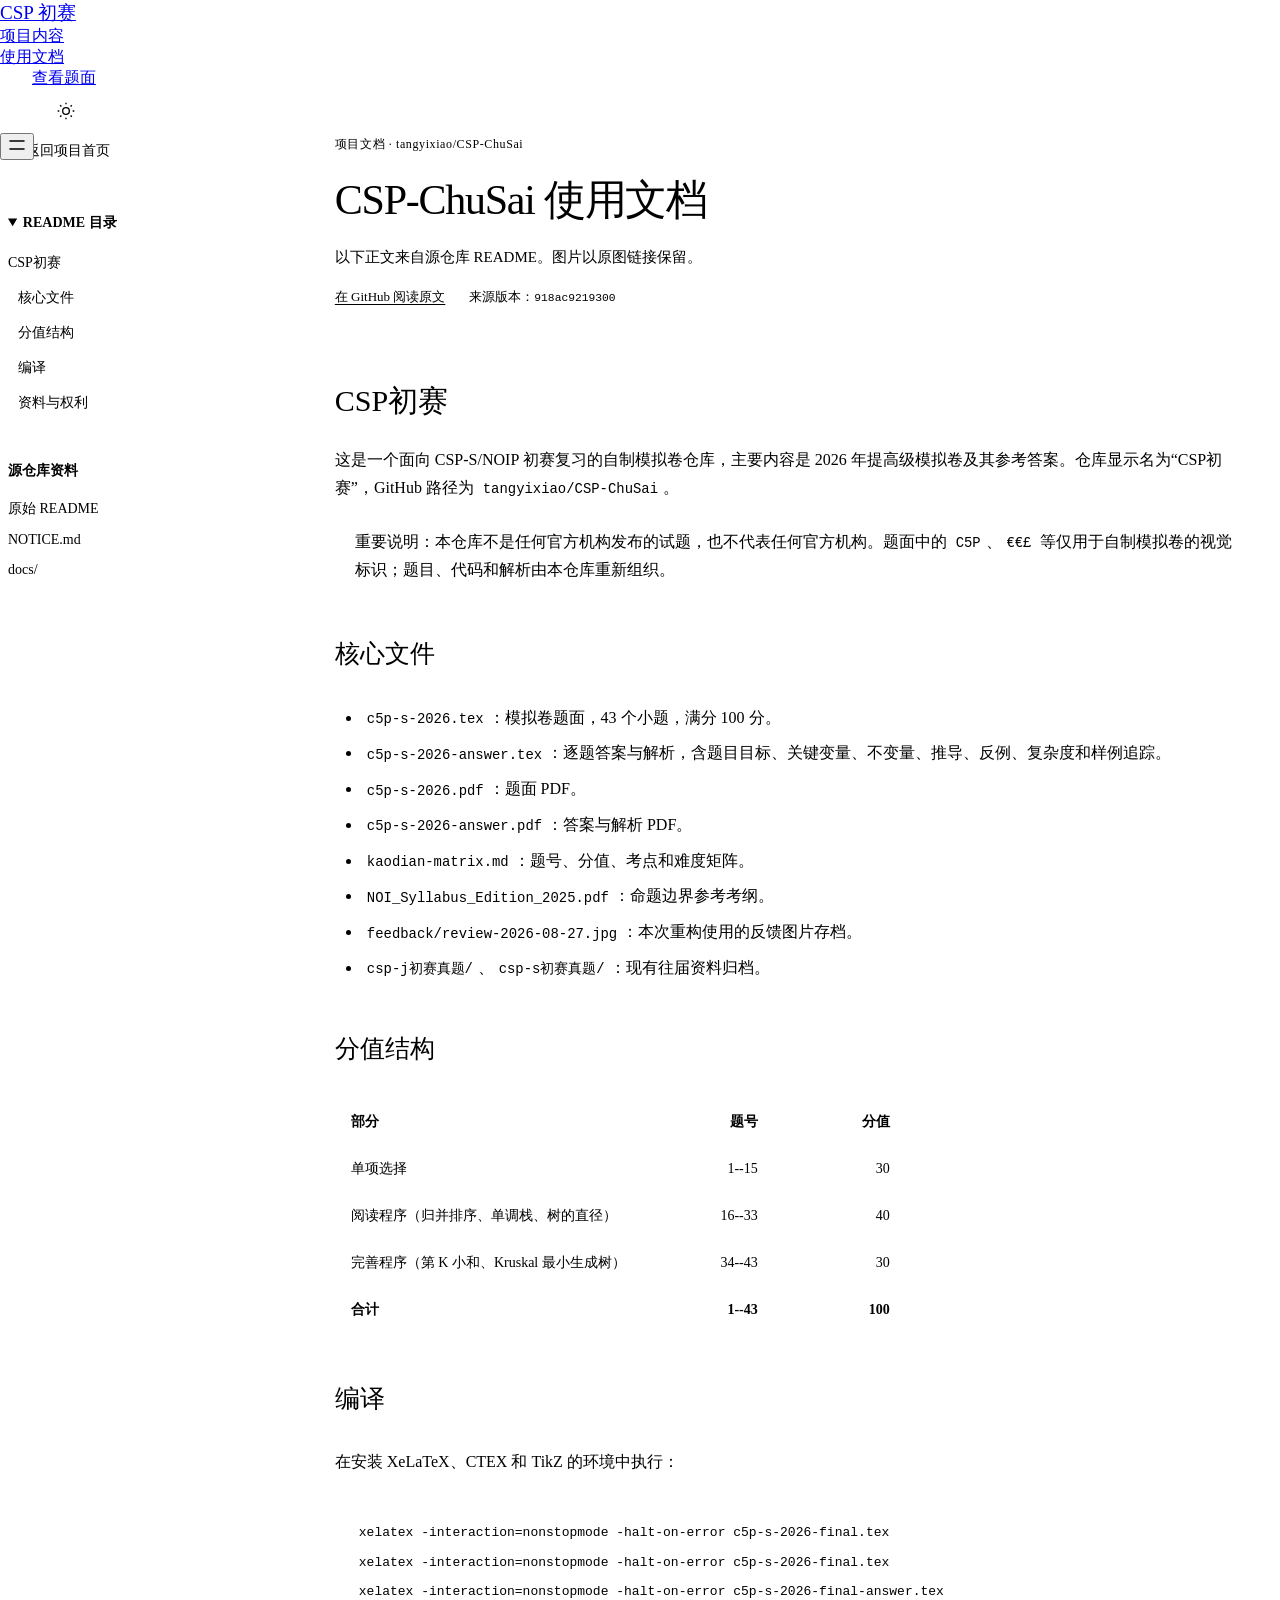
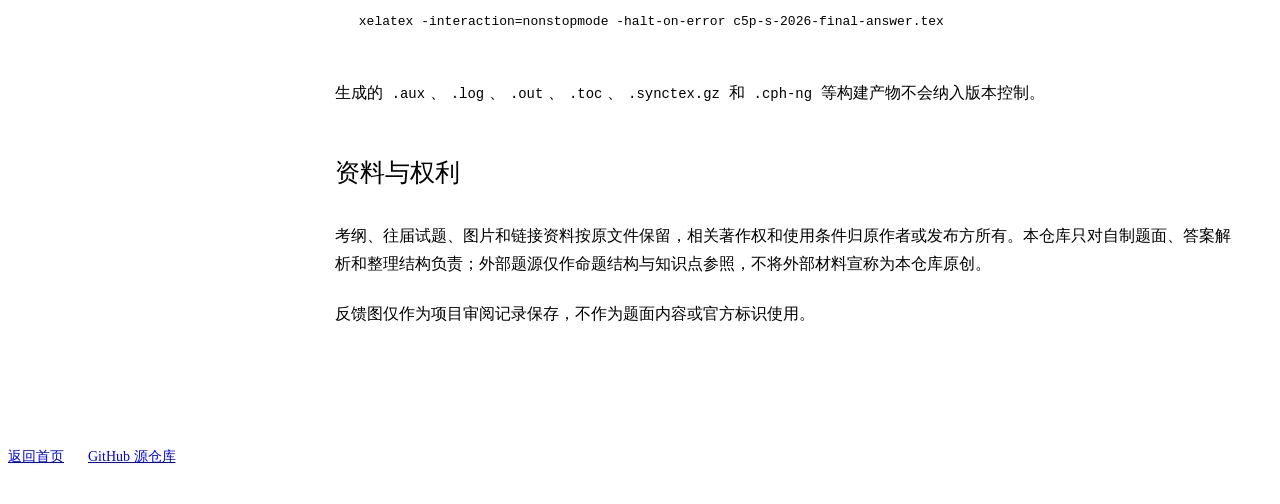
==== docs.html @ 85e7f932 "docs(pages): add project introduction website" ====
<!doctype html>
<html lang="zh-CN" data-project="CSP-ChuSai" data-docs="true"><head>
<meta charset="utf-8"><meta name="viewport" content="width=device-width, initial-scale=1">
<title>CSP-ChuSai · 使用文档</title><link rel="stylesheet" href="assets/system.css"><link rel="stylesheet" href="assets/ui/cards.css"><link rel="stylesheet" href="assets/motion/motion.css"><link rel="stylesheet" href="assets/layout/layout.css"><link rel="stylesheet" href="assets/page.css"><!-- <html lang="en" data-radius="sharp">; keep this <style> after the links: layout.css resets --ly-scale -->
<style>
:root {
  --p-bg: #fafaf8; --p-surface: #eeefea; --p-ink: #20241e; --p-muted: #57604f;
  --p-accent: #365b3b; --p-accent-ink: #fafaf8; --p-action: #365b3b; --p-action-ink: #fafaf8;
  --p-inv-bg: #20241e; --p-inv-surface: #2d302b; --p-inv-ink: #fafaf8; --p-inv-muted: #9fa19d;
  --p-inv-accent: #fafaf8; --p-inv-accent-ink: #20241e; --p-inv-action: #fafaf8; --p-inv-action-ink: #20241e;
  --font-display: "Host Grotesk", system-ui, sans-serif;
  --font-text: "Host Grotesk", system-ui, sans-serif;
  --font-mono: "JetBrains Mono", ui-monospace, "SFMono-Regular", Menlo, Consolas, monospace;
  --display-weight: 500;
  --display-tracking: -0.035em;
  --display-tracking-xl: -0.04em;
}
</style><style>html[data-theme="light"]{--p-bg:#fafaf8;--p-surface:#eeefea;--p-ink:#20241e;--p-muted:#57604f;--p-accent:#365b3b;--p-accent-ink:#ffffff;--p-action:#365b3b;--p-action-ink:#ffffff;color-scheme:light}html[data-theme="dark"]{--p-bg:#131517;--p-surface:#202427;--p-ink:#f0f1f2;--p-muted:#b5bbc1;--p-accent:#b0cea2;--p-accent-ink:#131517;--p-action:#b0cea2;--p-action-ink:#131517;color-scheme:dark}</style><script src="assets/theme.js"></script><link rel="icon" href="favicon.svg" type="image/svg+xml">
<link rel="stylesheet" href="assets/docs.css"></head><body class="docs-page">
<header class="nav"><div class="wrap nav__bar"><a class="skip-link" href="#docs-content">跳到正文</a><a class="nav__logo" href="index.html#top">CSP 初赛</a><nav class="nav__links" aria-label="章节导航"><div class="nav__item"><a class="nav__link" href="index.html#work">项目内容</a></div><div class="nav__item"><a class="nav__link" href="docs.html">使用文档</a></div></nav><div class="nav__actions"><a class="btn btn--primary" href="https://github.com/tangyixiao/CSP-ChuSai/blob/main/c5p-s-2026.pdf">查看题面</a><button class="theme-toggle" type="button" data-theme-toggle aria-label="切换深浅色" aria-pressed="false"><svg width="20" height="20" viewBox="0 0 24 24" fill="none" stroke="currentColor" stroke-width="1.6" aria-hidden="true"><circle cx="12" cy="12" r="4"/><path d="M12 2v2m0 16v2M2 12h2m16 0h2M5 5l1.5 1.5m11 11L19 19M5 19l1.5-1.5m11-11L19 5"/></svg></button></div><button class="nav__toggle" type="button" aria-expanded="false" aria-label="菜单"><svg width="18" height="18" viewBox="0 0 18 18" aria-hidden="true"><path d="M2 5h14M2 13h14" stroke="currentColor" stroke-width="1.6" stroke-linecap="round"/></svg></button></div></header>
<main class="docs-shell wrap" id="top">
<aside class="docs-sidebar" aria-label="文档导航">
<a class="docs-home" href="index.html">← 返回项目首页</a>
<details class="docs-toc" open><summary>README 目录</summary><nav aria-label="README 目录"><ol><li class="docs-level-1"><a href="#csp初赛">CSP初赛</a></li><li class="docs-level-2"><a href="#核心文件">核心文件</a></li><li class="docs-level-2"><a href="#分值结构">分值结构</a></li><li class="docs-level-2"><a href="#编译">编译</a></li><li class="docs-level-2"><a href="#资料与权利">资料与权利</a></li></ol></nav></details>
<div class="docs-resources"><p>源仓库资料</p><ul><li><a href="https://github.com/tangyixiao/CSP-ChuSai/blob/918ac921930070bdbafa9e33b625a8ff1e01138a/README.md">原始 README</a></li><li><a href="https://github.com/tangyixiao/CSP-ChuSai/blob/918ac921930070bdbafa9e33b625a8ff1e01138a/NOTICE.md">NOTICE.md</a></li><li><a href="https://github.com/tangyixiao/CSP-ChuSai/tree/918ac921930070bdbafa9e33b625a8ff1e01138a/docs">docs/</a></li></ul></div>
</aside>
<div class="docs-main"><header class="docs-heading"><p class="docs-eyebrow">项目文档 · tangyixiao/CSP-ChuSai</p>
<h1>CSP-ChuSai 使用文档</h1><p>以下正文来自源仓库 README。图片以原图链接保留。</p>
<div class="docs-source"><a href="https://github.com/tangyixiao/CSP-ChuSai/blob/918ac921930070bdbafa9e33b625a8ff1e01138a/README.md">在 GitHub 阅读原文</a><span>来源版本：<code>918ac9219300</code></span></div></header>
<article class="docs-markdown" id="docs-content" tabindex="-1"><h1 id="csp初赛">CSP初赛</h1>
<p>这是一个面向 CSP-S/NOIP 初赛复习的自制模拟卷仓库，主要内容是 2026 年提高级模拟卷及其参考答案。仓库显示名为“CSP初赛”，GitHub 路径为 <code>tangyixiao/CSP-ChuSai</code>。</p>
<blockquote>
<p>重要说明：本仓库不是任何官方机构发布的试题，也不代表任何官方机构。题面中的 <code>C5P</code>、<code>€€£</code> 等仅用于自制模拟卷的视觉标识；题目、代码和解析由本仓库重新组织。</p>
</blockquote>
<h2 id="核心文件">核心文件</h2>
<ul>
<li><code>c5p-s-2026.tex</code>：模拟卷题面，43 个小题，满分 100 分。</li>
<li><code>c5p-s-2026-answer.tex</code>：逐题答案与解析，含题目目标、关键变量、不变量、推导、反例、复杂度和样例追踪。</li>
<li><code>c5p-s-2026.pdf</code>：题面 PDF。</li>
<li><code>c5p-s-2026-answer.pdf</code>：答案与解析 PDF。</li>
<li><code>kaodian-matrix.md</code>：题号、分值、考点和难度矩阵。</li>
<li><code>NOI_Syllabus_Edition_2025.pdf</code>：命题边界参考考纲。</li>
<li><code>feedback/review-2026-08-27.jpg</code>：本次重构使用的反馈图片存档。</li>
<li><code>csp-j初赛真题/</code>、<code>csp-s初赛真题/</code>：现有往届资料归档。</li>
</ul>
<h2 id="分值结构">分值结构</h2>
<table>
<thead>
<tr>
<th>部分</th>
<th style="text-align:right">题号</th>
<th style="text-align:right">分值</th>
</tr>
</thead>
<tbody>
<tr>
<td>单项选择</td>
<td style="text-align:right">1--15</td>
<td style="text-align:right">30</td>
</tr>
<tr>
<td>阅读程序（归并排序、单调栈、树的直径）</td>
<td style="text-align:right">16--33</td>
<td style="text-align:right">40</td>
</tr>
<tr>
<td>完善程序（第 K 小和、Kruskal 最小生成树）</td>
<td style="text-align:right">34--43</td>
<td style="text-align:right">30</td>
</tr>
<tr>
<td><strong>合计</strong></td>
<td style="text-align:right"><strong>1--43</strong></td>
<td style="text-align:right"><strong>100</strong></td>
</tr>
</tbody>
</table>
<h2 id="编译">编译</h2>
<p>在安装 XeLaTeX、CTEX 和 TikZ 的环境中执行：</p>
<pre><code class="language-powershell">xelatex -interaction=nonstopmode -halt-on-error c5p-s-2026-final.tex
xelatex -interaction=nonstopmode -halt-on-error c5p-s-2026-final.tex
xelatex -interaction=nonstopmode -halt-on-error c5p-s-2026-final-answer.tex
xelatex -interaction=nonstopmode -halt-on-error c5p-s-2026-final-answer.tex
</code></pre>
<p>生成的 <code>.aux</code>、<code>.log</code>、<code>.out</code>、<code>.toc</code>、<code>.synctex.gz</code> 和 <code>.cph-ng</code> 等构建产物不会纳入版本控制。</p>
<h2 id="资料与权利">资料与权利</h2>
<p>考纲、往届试题、图片和链接资料按原文件保留，相关著作权和使用条件归原作者或发布方所有。本仓库只对自制题面、答案解析和整理结构负责；外部题源仅作命题结构与知识点参照，不将外部材料宣称为本仓库原创。</p>
<p>反馈图仅作为项目审阅记录保存，不作为题面内容或官方标识使用。</p>
</article>
</div></main><footer class="docs-footer wrap"><a href="index.html">返回首页</a><a href="https://github.com/tangyixiao/CSP-ChuSai">GitHub 源仓库</a></footer>
<script type="module" src="assets/system.js"></script></body></html>
---- assets/page.css ----
/* Page composition over the unmodified taste system. Source excerpts and photographs are the work. */
:root{--font-text:"Geist","PingFang SC","Microsoft YaHei",sans-serif;--font-display:"Geist","PingFang SC","Microsoft YaHei",sans-serif}
h1,h2,h3{font-weight:500;text-wrap:balance}h1{max-width:16ch}p{line-height:1.75}.nav__logo{font-size:19px;max-width:45%;overflow-wrap:anywhere}.nav__links{margin-left:auto}.nav__actions{margin-left:32px}.project-fact{margin-top:32px;font-size:14px;color:var(--muted)}
.hero__text{min-width:0}.hero__lead{max-width:40ch}.hero__media.material-media{background:none;border:0;box-shadow:none}.hero__media.material-media> *{width:100%;height:100%;display:block}.material-media .source-preview{height:100%;min-height:480px}.project-picture{display:block;overflow:hidden;width:100%;height:100%;background:var(--surface)}.project-picture img{width:100%;height:100%;object-fit:cover;display:block}.picture--contain img{object-fit:contain}.picture--contain{background:var(--surface)}
.material-stage{overflow:hidden;min-height:0}.material-stage>.project-picture{border-radius:0;background:transparent}.material-stage .picture--contain img{object-fit:contain}.source-preview{display:flex;flex-direction:column;border:1px solid var(--line);background:var(--surface);overflow:hidden;border-radius:var(--r-lg);color:var(--ink)}.source-path{font:500 14px/1.5 var(--font-mono);padding:20px 24px;border-bottom:1px solid var(--line);overflow-wrap:anywhere}.source-preview pre{margin:0;padding:28px 24px;overflow:auto;white-space:pre-wrap;overflow-wrap:anywhere;min-height:0;font:400 15px/1.85 var(--font-mono);color:var(--ink)}
.project-fact:empty{display:none}.statement-source{margin-top:48px;height:320px}.statement-source .source-preview{height:100%}.hero--statement h1{max-width:18ch}.hero--statement .hero__lead{max-width:62ch}.hero--statement .hero__in{max-width:none}
.hero__head{display:grid;grid-template-columns:minmax(0,7fr) minmax(0,4fr);gap:72px}.hero--product h1{font-size:clamp(42px,5vw,72px);max-width:18ch;letter-spacing:-.035em;line-height:1.1}.hero--product .hero__lead{margin-top:0}.hero--product .material-stage{height:100%;min-height:260px;margin-top:32px}.product-intro{align-self:start}.product-intro .project-fact{margin-top:24px}
.work-grid{display:grid;grid-template-columns:minmax(0,5fr) minmax(0,6fr);gap:calc(100% / 12 + 24px)}.feature-rows{margin:0;padding:0;list-style:none}.feature-rows li{padding:24px 0;border-bottom:1px solid var(--line)}.feature-rows li:first-child{padding-top:0}.feature-rows h3{font-size:24px;line-height:1.4;margin:0 0 12px}.feature-rows p{margin:0;font-size:16px;line-height:1.75}.work-material{min-width:0;min-height:400px}.usage-block{height:100%;background:var(--surface);padding:32px;border:1px solid var(--line);border-radius:var(--r-lg);display:flex;flex-direction:column;gap:24px;justify-content:center}.usage-block>p{font-size:20px;margin:0}.usage-block pre{font:400 16px/1.8 var(--font-mono);margin:0;white-space:pre-wrap;overflow-wrap:anywhere}.usage-block .link{align-self:flex-start}.supporting-pictures{display:grid;grid-template-columns:1fr;gap:24px;height:100%;max-height:480px}.supporting-pictures>.project-picture{min-height:0;max-height:228px}.supporting-pictures>.project-picture:only-child{max-height:480px}
.photo-pair{display:grid;grid-template-columns:1fr 1fr;gap:24px;height:calc(100% - 140px);min-height:300px;max-height:520px}.photo-pair a{display:block;overflow:hidden}.photo-pair img{width:100%;height:100%;object-fit:cover;display:block}.flag-field{display:grid;grid-template-columns:repeat(4,1fr);gap:48px;align-items:center;justify-items:center;width:100%;height:100%}.flag-field a{display:block;width:100%;overflow:hidden}.flag-field img{display:block;width:100%;height:auto;max-height:320px;object-fit:contain;image-rendering:auto}
.closing-head{display:grid;grid-template-columns:1fr auto;gap:24px 72px;align-content:start}.closing-head h2{grid-column:1;font-size:clamp(30px,3.4vw,48px);margin:0}.closing-head>p{grid-column:1;max-width:68ch;margin:0;font-size:17px}.closing-head>.btn{grid-column:2;grid-row:1/3;align-self:start}.closing-directory{display:flex;flex-direction:column;justify-content:flex-end;min-height:0}.footer.closing>.wrap{display:grid;grid-template-rows:1fr 1fr;gap:48px}.footer__grid{display:grid;grid-template-columns:1fr 1fr;gap:48px}.footer-name{font-size:32px;line-height:1.3;font-weight:500;margin:0 0 16px}.footer__grid p{font-size:16px}.resource-links{display:grid;grid-template-columns:1fr 1fr;gap:18px 32px;align-content:start}.resource-links .link{font-size:16px;overflow-wrap:anywhere;justify-self:start}.footer__legal{display:flex;align-items:baseline;flex-wrap:wrap;gap:24px;font-size:13px;border-top:1px solid var(--line);margin-top:48px;padding-top:24px}.credits summary{cursor:pointer}.credits ul{padding-left:16px}.credits a{overflow-wrap:anywhere}
html[data-project="OJ-NEXUS"] .source-preview,html[data-project="OJ-NEXUS"] .usage-block{border-radius:4px}html[data-project="OJ-NEXUS"] *{animation:none!important}
@media(min-width:640px) and (max-width:1023px){.work-grid{grid-template-columns:1fr;gap:32px}.feature-rows{display:grid;grid-template-columns:repeat(3,1fr);gap:24px}.feature-rows li{padding:0;border:0}.feature-rows h3{font-size:20px}.work-material{min-height:260px;height:300px}.hero__head{gap:32px}.material-media .source-preview{min-height:240px}.photo-pair{height:440px}.statement-source{height:300px}}
@media(max-width:639px){.nav__logo{font-size:16px;max-width:48%}.nav__actions{margin-left:auto}.nav__actions .btn{padding-inline:16px;font-size:14px}.hero--split h1,.hero--statement h1,.hero--product h1{font-size:clamp(30px,9vw,38px);line-height:1.15;max-width:18ch}.hero__lead{font-size:18px;line-height:1.65}.project-fact{margin-top:16px;font-size:13px}.hero__media.material-media{height:auto;min-height:0;flex:1}.material-media .source-preview{min-height:0;height:100%}.source-path{padding:12px 16px;font-size:13px}.source-preview pre{padding:16px;font-size:13px;line-height:1.7}.hero__head{display:block}.hero--product .hero__lead{margin-top:20px}.hero--product .material-stage{min-height:180px;margin-top:24px;flex:1}.hero--product .hero__in{display:flex;flex-direction:column}.hero--product .product-intro .project-fact{margin-top:16px}.work-grid{grid-template-columns:1fr;gap:32px}.feature-rows{display:block}.feature-rows li{padding:16px 0}.feature-rows h3{font-size:20px;margin-bottom:8px}.feature-rows p{font-size:16px}.work-material{min-height:220px;height:260px}.usage-block{padding:24px;gap:16px}.usage-block pre{font-size:14px}.photo-pair{grid-template-columns:1fr;gap:16px;height:calc(100% - 130px);max-height:none;min-height:0}.photo-pair a{min-height:180px}.flag-field{grid-template-columns:repeat(2,1fr);gap:24px}.flag-field img{max-height:140px}.statement-source{height:220px;margin-top:24px}.closing-head{display:flex;flex-direction:column;gap:24px}.closing-head>p{font-size:16px}.closing-head>.btn{align-self:stretch}.footer.closing>.wrap{grid-template-rows:auto 1fr;gap:48px}.footer__grid{grid-template-columns:1fr;gap:24px}.footer-name{font-size:28px}.resource-links{gap:16px}.footer__legal{margin-top:32px;gap:16px}.supporting-pictures{max-height:260px;grid-template-columns:1fr 1fr;gap:12px}.supporting-pictures>.project-picture{max-height:none}.photo-pair img{object-fit:cover}#work:has(.work-grid){--hm:2}#use{--hm:2}}
.skip-link{position:absolute;left:-10000px;top:auto;width:1px;height:1px;overflow:hidden}.skip-link:focus{left:var(--gutter);top:8px;width:auto;height:auto;background:var(--bg);padding:16px;z-index:20}.hero__head>:first-child{grid-column:1}.hero__head>.product-intro{grid-column:2}.hero--product .hero__stage.material-stage{border-radius:0}
@media(min-width:640px) and (max-width:1023px){.work-material{height:42vh;min-height:320px}.supporting-pictures{max-height:none}.supporting-pictures>.project-picture:only-child{max-height:none}.supporting-pictures>.project-picture{max-height:none;flex:1}.supporting-pictures{grid-template-rows:1fr 1fr}}
@media(max-width:639px){#work:has(.work-grid),#use{--hm:1}.nav__logo{max-width:53%;font-size:15px}.nav__actions{margin-left:auto}.nav__actions .btn{padding-inline:12px}.hero--product .hero__stage.material-stage{aspect-ratio:auto;flex:1}.hero__head>:first-child,.hero__head>.product-intro{grid-column:auto}}
.theme-toggle{height:44px;width:44px;display:grid;place-items:center;flex:0 0 44px;cursor:pointer;color:var(--ink);background:transparent;border:1px solid var(--line);border-radius:var(--r-btn);margin-left:12px;transition:background 180ms,transform 180ms}.theme-toggle:hover{background:var(--surface)}.theme-toggle:active{transform:translateY(1px)}.theme-toggle:focus-visible{outline:2px solid var(--accent);outline-offset:3px}
@media(min-width:1024px){.work-material{height:500px;min-height:500px}.work-material>.source-preview{height:100%}.hero--split h1{font-size:clamp(38px,4.5vw,64px)}}
@media(max-width:639px){.nav__logo{max-width:42%;font-size:14px}.nav__actions{margin-left:auto}.nav__toggle{margin-left:8px}.theme-toggle{margin-left:8px;width:36px;flex-basis:36px;height:40px}.nav__actions .btn{font-size:13px;padding-inline:10px}.nav__logo{line-height:1.3}.hero--product h1{font-size:32px}.source-path{line-height:1.6}}
@media(min-width:1024px){.hero__head{grid-template-columns:repeat(12,minmax(0,1fr));gap:24px;align-items:start}.hero__head>:first-child{grid-column:1/span 6}.hero__head>.product-intro{grid-column:7/span 6}.hero--product h1,.hero--split h1{font-size:60px}.work-grid{grid-template-columns:repeat(12,minmax(0,1fr));gap:24px}.feature-rows{grid-column:1/span 6;padding-right:48px}.work-material{grid-column:7/span 6}.work-grid .source-preview{height:100%}}
@media(min-width:640px) and (max-width:1023px){.hero__head{display:block}.product-intro{margin-top:24px}.product-intro .hero__lead{max-width:60ch}.hero--product h1{max-width:none}.hero__head .project-fact{margin-top:16px}.hero--product .hero__stage.material-stage{margin-top:24px}}
@media(max-width:639px){.work-material{height:236px;min-height:236px}.feature-rows h3{font-size:19px}.feature-rows li{padding:14px 0}.feature-rows p{line-height:1.65}}
@media(min-width:1024px){.work-material{height:min(500px,calc(100svh - 300px));min-height:0}.hero--product h1{font-size:clamp(40px,4.16vw,60px)}}
.work-material>.source-preview{height:100%}.source-preview pre{flex:1}.usage-block{justify-content:space-between}.supporting-pictures:has(>:only-child){grid-template-rows:1fr}
/* Real quoted source can contain arrays, Markdown brackets and the word placeholder.
   Keep kit diagnostics intact, but do not outline authentic source as unfinished page copy. */
.source-preview code[data-placeholder],.usage-block code[data-placeholder],.docs-markdown [data-placeholder]{outline:none}
.hero--product .hero__stage.material-stage{background:none}
.nav:not(.is-open) .nav__actions>.theme-toggle{display:grid}
@media(max-width:639px){.nav__logo{white-space:normal;max-width:40%;font-size:13px;line-height:1.35;min-width:0}.nav__bar{gap:8px}.nav__actions{gap:8px}.nav .nav__actions>.theme-toggle{margin-left:0}}
---- assets/docs.css ----
/* Long-form README layout. Shared palette and theme controls stay authoritative. */
html[data-docs]{scroll-padding-top:110px}
.docs-page{min-height:100vh;color:var(--ink);background:var(--bg)}
.docs-page>.nav{position:fixed;inset:0 0 auto;z-index:50;background:var(--bg);border-bottom:1px solid var(--line)}
.docs-page .nav__bar{min-height:76px}
.docs-page .nav__logo{max-width:48%}
.docs-page .docs-shell{display:grid;grid-template-columns:minmax(210px,250px) minmax(0,1fr);gap:clamp(36px,6vw,96px);padding-top:126px;padding-bottom:96px;align-items:start;min-height:0;height:auto}
.docs-sidebar{position:sticky;top:108px;min-width:0;max-height:calc(100vh - 132px);overflow:auto;scrollbar-width:thin;padding-right:12px;font-size:14px}
.docs-home{display:inline-block;font-size:14px;font-weight:500;color:var(--ink);text-decoration:none;padding-block:8px}
.docs-home:hover{color:var(--accent)}
.docs-toc{margin-top:24px;border-top:1px solid var(--line);padding-top:20px}
.docs-toc summary{font-weight:600;cursor:pointer;line-height:1.5}
.docs-toc ol,.docs-resources ul{list-style:none;padding:0;margin:16px 0 0}
.docs-toc li{margin:0 0 8px;line-height:1.5;overflow-wrap:anywhere}
.docs-toc .docs-level-2{padding-left:10px}.docs-toc .docs-level-3{padding-left:22px}
.docs-toc a,.docs-resources a{color:var(--muted);text-decoration:none;display:inline-block;padding-block:3px}
.docs-toc a:hover,.docs-resources a:hover{color:var(--ink);text-decoration:underline;text-underline-offset:4px}
.docs-resources{border-top:1px solid var(--line);margin-top:24px;padding-top:20px}
.docs-resources>p{margin:0;font-weight:600;line-height:1.5}.docs-resources li{margin-bottom:8px;overflow-wrap:anywhere}
.docs-main{min-width:0;max-width:900px}
.docs-heading{padding-bottom:32px;margin-bottom:40px;border-bottom:1px solid var(--line)}
.docs-eyebrow{font-size:12px;letter-spacing:.05em;color:var(--muted);overflow-wrap:anywhere;margin:0 0 20px}
.docs-heading h1{font-size:clamp(28px,3.4vw,42px);line-height:1.2;letter-spacing:-.03em;max-width:none;margin:0 0 20px;overflow-wrap:anywhere}
.docs-heading>p:not(.docs-eyebrow){font-size:15px;color:var(--muted);line-height:1.7;margin:0 0 16px}
.docs-source{display:flex;gap:12px 24px;flex-wrap:wrap;font-size:13px;line-height:1.6;color:var(--muted)}
.docs-source a,.docs-markdown a{color:var(--accent);text-decoration:underline;text-underline-offset:3px;overflow-wrap:anywhere}
.docs-markdown{font-size:16px;line-height:1.85;overflow-wrap:anywhere;min-width:0}
.docs-markdown>:first-child{margin-top:0}.docs-markdown>:last-child{margin-bottom:0}
.docs-markdown h1,.docs-markdown h2,.docs-markdown h3,.docs-markdown h4,.docs-markdown h5,.docs-markdown h6{max-width:none;scroll-margin-top:110px;line-height:1.4;text-wrap:initial}
.docs-markdown h1{font-size:30px;margin:48px 0 24px}.docs-markdown h2{font-size:25px;margin:48px 0 20px;padding-bottom:12px;border-bottom:1px solid var(--line)}
.docs-markdown h3{font-size:20px;margin:36px 0 16px}.docs-markdown h4,.docs-markdown h5,.docs-markdown h6{font-size:17px;margin:28px 0 14px}
.docs-markdown p,.docs-markdown ul,.docs-markdown ol,.docs-markdown blockquote,.docs-markdown pre,.docs-markdown table{margin:0 0 22px}
.docs-markdown ul,.docs-markdown ol{padding-left:1.7em}.docs-markdown li{margin-bottom:6px}.docs-markdown li>p{margin-bottom:10px}
.docs-markdown strong{font-weight:650}.docs-markdown hr{border:0;border-top:1px solid var(--line);margin:36px 0}
.docs-markdown blockquote{border-left:3px solid var(--line);padding:4px 0 4px 20px;color:var(--muted)}.docs-markdown blockquote>:last-child{margin-bottom:0}
.docs-markdown pre{background:var(--surface);border:1px solid var(--line);padding:20px 24px;max-width:100%;overflow:auto;border-radius:4px;white-space:pre;tab-size:4}
.docs-markdown code,.docs-source code{font-family:var(--font-mono,ui-monospace,Consolas,monospace);font-size:.87em}
.docs-markdown :not(pre)>code{background:var(--surface);padding:.12em .35em;border-radius:3px;box-decoration-break:clone}
.docs-markdown pre code{font-size:13px;line-height:1.8;white-space:pre;overflow-wrap:normal;color:var(--ink)}
.docs-markdown table{display:block;max-width:100%;overflow-x:auto;border-collapse:collapse;font-size:14px;line-height:1.65}
.docs-markdown th,.docs-markdown td{padding:12px 16px;border:1px solid var(--line);text-align:left;min-width:100px}
.docs-markdown th{font-weight:600;background:var(--surface)}.docs-markdown .docs-image-link{font-size:14px}
.docs-page .footer.closing,.docs-page .footer.closing>.wrap{height:auto;min-height:0;max-height:none;display:block}
.docs-page .footer.closing{padding-top:56px;padding-bottom:32px}.docs-page .closing-head{margin-bottom:48px}
.docs-footer{display:flex;gap:24px;padding-top:24px;padding-bottom:32px;border-top:1px solid var(--line);font-size:14px}
.docs-page :focus-visible{outline:2px solid var(--accent);outline-offset:4px}
@media(max-width:1023px){.docs-page .docs-shell{grid-template-columns:minmax(180px,210px) minmax(0,1fr);gap:32px}.docs-markdown{font-size:15px}}
@media(max-width:767px){.docs-page .nav__bar{min-height:68px}.docs-page .docs-shell{display:block;padding-top:100px;padding-bottom:56px}.docs-sidebar{position:static;max-height:none;overflow:visible;padding:0;margin-bottom:36px}.docs-toc{margin-top:16px;padding-top:16px}.docs-toc nav{max-height:260px;overflow:auto;padding-right:8px}.docs-resources{margin-top:16px;padding-top:16px}.docs-resources ul{display:flex;flex-wrap:wrap;gap:4px 20px;margin-top:8px}.docs-resources li{margin:0}.docs-heading{margin-bottom:28px;padding-bottom:24px}.docs-heading h1{font-size:29px}.docs-markdown h1{font-size:25px}.docs-markdown h2{font-size:22px;margin-top:36px}.docs-markdown h3{font-size:19px}.docs-markdown pre{padding:16px}.docs-markdown th,.docs-markdown td{padding:10px 12px}.docs-source{gap:8px 16px}}
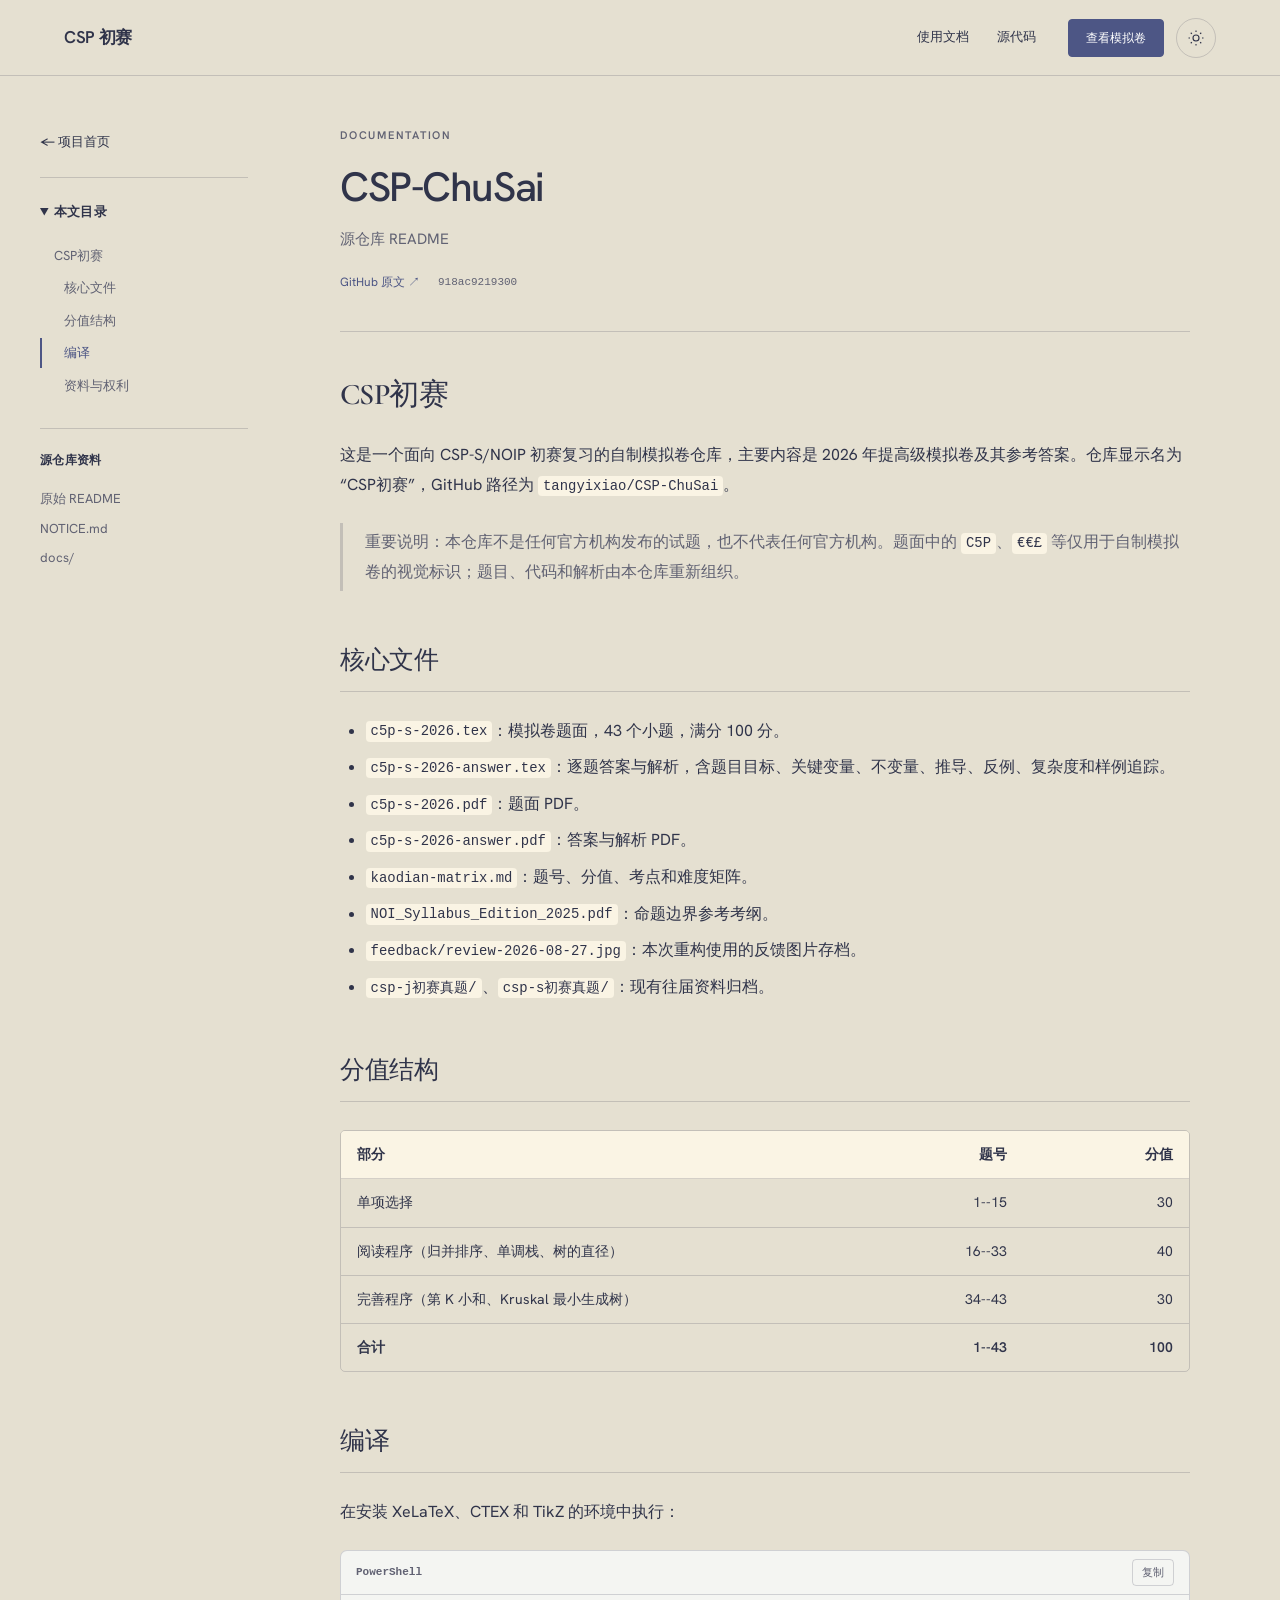
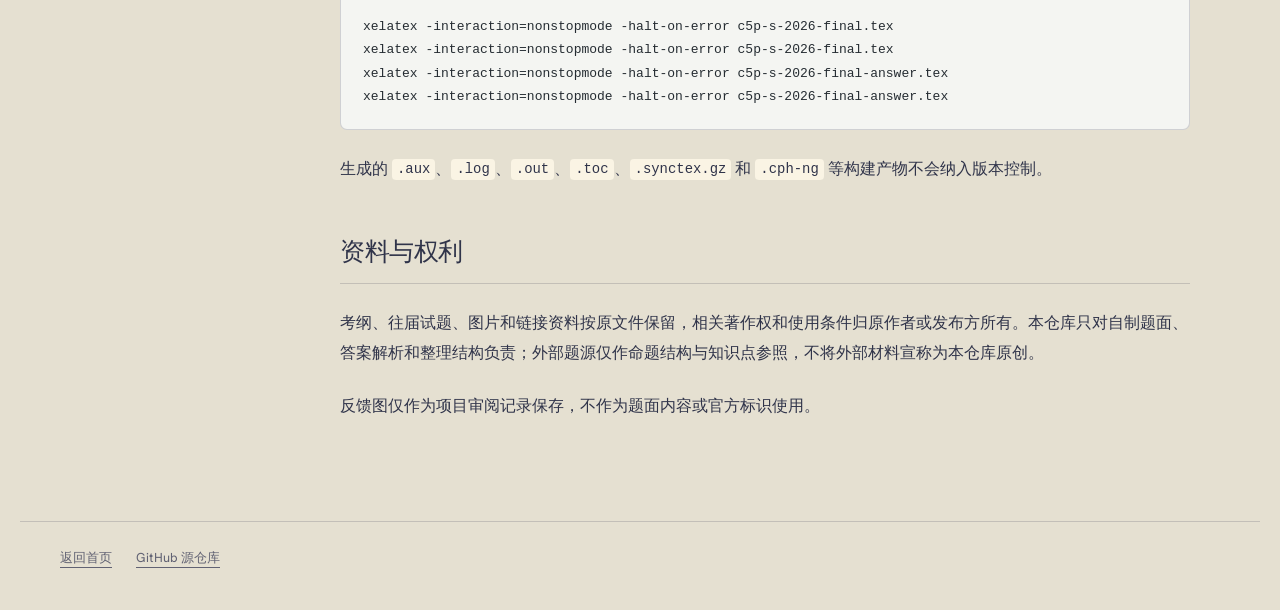
==== commit 9fa9ddf9: "docs(pages): polish source and mobile presentation" ====
--- a/docs.html
+++ b/docs.html
@@ -1,38 +1,18 @@
-<!doctype html>
-<html lang="zh-CN" data-project="CSP-ChuSai" data-docs="true"><head>
-<meta charset="utf-8"><meta name="viewport" content="width=device-width, initial-scale=1">
-<title>CSP-ChuSai · 使用文档</title><link rel="stylesheet" href="assets/system.css"><link rel="stylesheet" href="assets/ui/cards.css"><link rel="stylesheet" href="assets/motion/motion.css"><link rel="stylesheet" href="assets/layout/layout.css"><link rel="stylesheet" href="assets/page.css"><!-- <html lang="en" data-radius="sharp">; keep this <style> after the links: layout.css resets --ly-scale -->
-<style>
-:root {
-  --p-bg: #fafaf8; --p-surface: #eeefea; --p-ink: #20241e; --p-muted: #57604f;
-  --p-accent: #365b3b; --p-accent-ink: #fafaf8; --p-action: #365b3b; --p-action-ink: #fafaf8;
-  --p-inv-bg: #20241e; --p-inv-surface: #2d302b; --p-inv-ink: #fafaf8; --p-inv-muted: #9fa19d;
-  --p-inv-accent: #fafaf8; --p-inv-accent-ink: #20241e; --p-inv-action: #fafaf8; --p-inv-action-ink: #20241e;
-  --font-display: "Host Grotesk", system-ui, sans-serif;
-  --font-text: "Host Grotesk", system-ui, sans-serif;
-  --font-mono: "JetBrains Mono", ui-monospace, "SFMono-Regular", Menlo, Consolas, monospace;
-  --display-weight: 500;
-  --display-tracking: -0.035em;
-  --display-tracking-xl: -0.04em;
-}
-</style><style>html[data-theme="light"]{--p-bg:#fafaf8;--p-surface:#eeefea;--p-ink:#20241e;--p-muted:#57604f;--p-accent:#365b3b;--p-accent-ink:#ffffff;--p-action:#365b3b;--p-action-ink:#ffffff;color-scheme:light}html[data-theme="dark"]{--p-bg:#131517;--p-surface:#202427;--p-ink:#f0f1f2;--p-muted:#b5bbc1;--p-accent:#b0cea2;--p-accent-ink:#131517;--p-action:#b0cea2;--p-action-ink:#131517;color-scheme:dark}</style><script src="assets/theme.js"></script><link rel="icon" href="favicon.svg" type="image/svg+xml">
-<link rel="stylesheet" href="assets/docs.css"></head><body class="docs-page">
-<header class="nav"><div class="wrap nav__bar"><a class="skip-link" href="#docs-content">跳到正文</a><a class="nav__logo" href="index.html#top">CSP 初赛</a><nav class="nav__links" aria-label="章节导航"><div class="nav__item"><a class="nav__link" href="index.html#work">项目内容</a></div><div class="nav__item"><a class="nav__link" href="docs.html">使用文档</a></div></nav><div class="nav__actions"><a class="btn btn--primary" href="https://github.com/tangyixiao/CSP-ChuSai/blob/main/c5p-s-2026.pdf">查看题面</a><button class="theme-toggle" type="button" data-theme-toggle aria-label="切换深浅色" aria-pressed="false"><svg width="20" height="20" viewBox="0 0 24 24" fill="none" stroke="currentColor" stroke-width="1.6" aria-hidden="true"><circle cx="12" cy="12" r="4"/><path d="M12 2v2m0 16v2M2 12h2m16 0h2M5 5l1.5 1.5m11 11L19 19M5 19l1.5-1.5m11-11L19 5"/></svg></button></div><button class="nav__toggle" type="button" aria-expanded="false" aria-label="菜单"><svg width="18" height="18" viewBox="0 0 18 18" aria-hidden="true"><path d="M2 5h14M2 13h14" stroke="currentColor" stroke-width="1.6" stroke-linecap="round"/></svg></button></div></header>
-<main class="docs-shell wrap" id="top">
-<aside class="docs-sidebar" aria-label="文档导航">
-<a class="docs-home" href="index.html">← 返回项目首页</a>
-<details class="docs-toc" open><summary>README 目录</summary><nav aria-label="README 目录"><ol><li class="docs-level-1"><a href="#csp初赛">CSP初赛</a></li><li class="docs-level-2"><a href="#核心文件">核心文件</a></li><li class="docs-level-2"><a href="#分值结构">分值结构</a></li><li class="docs-level-2"><a href="#编译">编译</a></li><li class="docs-level-2"><a href="#资料与权利">资料与权利</a></li></ol></nav></details>
-<div class="docs-resources"><p>源仓库资料</p><ul><li><a href="https://github.com/tangyixiao/CSP-ChuSai/blob/918ac921930070bdbafa9e33b625a8ff1e01138a/README.md">原始 README</a></li><li><a href="https://github.com/tangyixiao/CSP-ChuSai/blob/918ac921930070bdbafa9e33b625a8ff1e01138a/NOTICE.md">NOTICE.md</a></li><li><a href="https://github.com/tangyixiao/CSP-ChuSai/tree/918ac921930070bdbafa9e33b625a8ff1e01138a/docs">docs/</a></li></ul></div>
-</aside>
-<div class="docs-main"><header class="docs-heading"><p class="docs-eyebrow">项目文档 · tangyixiao/CSP-ChuSai</p>
-<h1>CSP-ChuSai 使用文档</h1><p>以下正文来自源仓库 README。图片以原图链接保留。</p>
-<div class="docs-source"><a href="https://github.com/tangyixiao/CSP-ChuSai/blob/918ac921930070bdbafa9e33b625a8ff1e01138a/README.md">在 GitHub 阅读原文</a><span>来源版本：<code>918ac9219300</code></span></div></header>
-<article class="docs-markdown" id="docs-content" tabindex="-1"><h1 id="csp初赛">CSP初赛</h1>
+<!doctype html><html lang="zh-CN" data-docs="v3" data-project="CSP-ChuSai"><head>
+<meta charset="utf-8"><meta name="viewport" content="width=device-width,initial-scale=1">
+<title>CSP-ChuSai · 文档</title><link rel="stylesheet" href="assets/fonts/fonts.css"><link rel="stylesheet" href="assets/fonts/display.css"><link rel="stylesheet" href="assets/site.css"><link rel="stylesheet" href="assets/docs-v3.css"><link rel="stylesheet" href="assets/three/view3d.css"><link rel="stylesheet" href="assets/polish.css"><style>:root{--font-body:"Hanken Grotesk","PingFang SC","Microsoft YaHei",sans-serif;--font-text:var(--font-body);--model-accent:var(--accent);--font-display:"Cormorant Garamond","Songti SC","SimSun",serif;--font-mono:"Geist Mono","SFMono-Regular",Consolas,monospace}html[data-theme="light"]{--bg:#E5E0D1;--surface:#FAF4E4;--ink:#30344A;--muted:#616273;--accent:#4d5685;--accent-ink:#FFFFFF;--line:color-mix(in srgb,#30344A 19%,transparent);color-scheme:light}html[data-theme="dark"]{--bg:#20202B;--surface:#313143;--ink:#EEE9DD;--muted:#aaa9c1;--accent:#babde4;--accent-ink:#000000;--line:color-mix(in srgb,#EEE9DD 19%,transparent);color-scheme:dark}</style><script src="assets/theme.js"></script><link rel="stylesheet" href="assets/docs-v3.css"></head>
+<body class="docs-page"><header class="nav site-nav"><div class="wrap nav-inner"><a class="skip-link" href="#docs-content">跳到正文</a><a class="site-brand" href="index.html">CSP 初赛</a><nav class="site-links" aria-label="项目导航"><a href="docs.html">使用文档</a><a href="https://github.com/tangyixiao/CSP-ChuSai">源代码</a></nav><div class="nav-controls"><a class="btn nav-cta" href="https://github.com/tangyixiao/CSP-ChuSai/blob/main/c5p-s-2026.pdf">查看模拟卷</a><button class="site-theme" type="button" data-theme-toggle aria-label="切换深浅色" aria-pressed="false"><svg width="18" height="18" viewBox="0 0 24 24" fill="none" stroke="currentColor" stroke-width="1.5" aria-hidden="true"><circle cx="12" cy="12" r="4"/><path d="M12 2v2m0 16v2M2 12h2m16 0h2M5 5l1.5 1.5m11 11L19 19M5 19l1.5-1.5m11-11L19 5"/></svg></button><button class="site-menu-toggle" data-menu-toggle type="button" aria-label="菜单" aria-expanded="false" aria-controls="site-drawer"><svg width="20" height="20" viewBox="0 0 20 20" fill="none" stroke="currentColor" stroke-width="1.4" aria-hidden="true"><path d="M3 6h14M3 14h14"/></svg></button></div></div><nav class="site-drawer" id="site-drawer" hidden><a href="index.html">项目首页</a><a href="docs.html">使用文档</a><a href="https://github.com/tangyixiao/CSP-ChuSai">查看源码</a><p class="drawer-note">CSP 初赛</p></nav></header><div class="docs-shell" id="top">
+<aside class="docs-sidebar"><a class="docs-back" href="index.html">← 项目首页</a>
+<details class="docs-toc" open><summary>本文目录</summary><nav aria-label="文档目录"><ol><li class="docs-level-1"><a href="#csp初赛">CSP初赛</a></li><li class="docs-level-2"><a href="#核心文件">核心文件</a></li><li class="docs-level-2"><a href="#分值结构">分值结构</a></li><li class="docs-level-2"><a href="#编译">编译</a></li><li class="docs-level-2"><a href="#资料与权利">资料与权利</a></li></ol></nav></details>
+<div class="docs-resources"><h2>源仓库资料</h2><ul><li><a href="https://github.com/tangyixiao/CSP-ChuSai/blob/918ac921930070bdbafa9e33b625a8ff1e01138a/README.md">原始 README</a></li><li><a href="https://github.com/tangyixiao/CSP-ChuSai/blob/918ac921930070bdbafa9e33b625a8ff1e01138a/NOTICE.md">NOTICE.md</a></li><li><a href="https://github.com/tangyixiao/CSP-ChuSai/tree/918ac921930070bdbafa9e33b625a8ff1e01138a/docs">docs/</a></li></ul></div></aside>
+<main class="docs-main"><header class="docs-intro"><p class="docs-eyebrow">DOCUMENTATION</p>
+<h1>CSP-ChuSai</h1><p>源仓库 README</p><div class="docs-source"><a href="https://github.com/tangyixiao/CSP-ChuSai/blob/918ac921930070bdbafa9e33b625a8ff1e01138a/README.md">GitHub 原文 ↗</a><code>918ac9219300</code></div></header>
+<article class="docs-markdown" id="docs-content" tabindex="-1"><h1 id="csp初赛">CSP初赛<a class="docs-heading-anchor" href="#csp初赛" aria-label="此标题的固定链接">#</a></h1>
 <p>这是一个面向 CSP-S/NOIP 初赛复习的自制模拟卷仓库，主要内容是 2026 年提高级模拟卷及其参考答案。仓库显示名为“CSP初赛”，GitHub 路径为 <code>tangyixiao/CSP-ChuSai</code>。</p>
 <blockquote>
 <p>重要说明：本仓库不是任何官方机构发布的试题，也不代表任何官方机构。题面中的 <code>C5P</code>、<code>€€£</code> 等仅用于自制模拟卷的视觉标识；题目、代码和解析由本仓库重新组织。</p>
 </blockquote>
-<h2 id="核心文件">核心文件</h2>
+<h2 id="核心文件">核心文件<a class="docs-heading-anchor" href="#核心文件" aria-label="此标题的固定链接">#</a></h2>
 <ul>
 <li><code>c5p-s-2026.tex</code>：模拟卷题面，43 个小题，满分 100 分。</li>
 <li><code>c5p-s-2026-answer.tex</code>：逐题答案与解析，含题目目标、关键变量、不变量、推导、反例、复杂度和样例追踪。</li>
@@ -43,8 +23,8 @@
 <li><code>feedback/review-2026-08-27.jpg</code>：本次重构使用的反馈图片存档。</li>
 <li><code>csp-j初赛真题/</code>、<code>csp-s初赛真题/</code>：现有往届资料归档。</li>
 </ul>
-<h2 id="分值结构">分值结构</h2>
-<table>
+<h2 id="分值结构">分值结构<a class="docs-heading-anchor" href="#分值结构" aria-label="此标题的固定链接">#</a></h2>
+<div class="docs-table-wrap" role="region" aria-label="表格，可横向滚动" tabindex="0"><table>
 <thead>
 <tr>
 <th>部分</th>
@@ -74,18 +54,16 @@
 <td style="text-align:right"><strong>100</strong></td>
 </tr>
 </tbody>
-</table>
-<h2 id="编译">编译</h2>
+</table></div>
+<h2 id="编译">编译<a class="docs-heading-anchor" href="#编译" aria-label="此标题的固定链接">#</a></h2>
 <p>在安装 XeLaTeX、CTEX 和 TikZ 的环境中执行：</p>
-<pre><code class="language-powershell">xelatex -interaction=nonstopmode -halt-on-error c5p-s-2026-final.tex
-xelatex -interaction=nonstopmode -halt-on-error c5p-s-2026-final.tex
-xelatex -interaction=nonstopmode -halt-on-error c5p-s-2026-final-answer.tex
-xelatex -interaction=nonstopmode -halt-on-error c5p-s-2026-final-answer.tex
-</code></pre>
-<p>生成的 <code>.aux</code>、<code>.log</code>、<code>.out</code>、<code>.toc</code>、<code>.synctex.gz</code> 和 <code>.cph-ng</code> 等构建产物不会纳入版本控制。</p>
-<h2 id="资料与权利">资料与权利</h2>
+<div class="docs-code" data-code-block><div class="docs-code-toolbar"><span class="docs-code-language">PowerShell</span><button class="docs-code-copy" type="button" data-copy-code aria-label="复制代码">复制</button><span class="docs-copy-status" role="status" aria-live="polite"></span></div><pre tabindex="0"><code class="highlight language-powershell" data-language="powershell"><span class="tok-n">xelatex</span> <span class="tok-n">-interaction</span><span class="tok-p">=</span><span class="tok-n">nonstopmode</span> <span class="tok-n">-halt-on-error</span> <span class="tok-n">c5p-s</span><span class="tok-p">-</span><span class="tok-n">2026-final</span><span class="tok-p">.</span><span class="tok-n">tex</span>
+<span class="tok-n">xelatex</span> <span class="tok-n">-interaction</span><span class="tok-p">=</span><span class="tok-n">nonstopmode</span> <span class="tok-n">-halt-on-error</span> <span class="tok-n">c5p-s</span><span class="tok-p">-</span><span class="tok-n">2026-final</span><span class="tok-p">.</span><span class="tok-n">tex</span>
+<span class="tok-n">xelatex</span> <span class="tok-n">-interaction</span><span class="tok-p">=</span><span class="tok-n">nonstopmode</span> <span class="tok-n">-halt-on-error</span> <span class="tok-n">c5p-s</span><span class="tok-p">-</span><span class="tok-n">2026-final-answer</span><span class="tok-p">.</span><span class="tok-n">tex</span>
+<span class="tok-n">xelatex</span> <span class="tok-n">-interaction</span><span class="tok-p">=</span><span class="tok-n">nonstopmode</span> <span class="tok-n">-halt-on-error</span> <span class="tok-n">c5p-s</span><span class="tok-p">-</span><span class="tok-n">2026-final-answer</span><span class="tok-p">.</span><span class="tok-n">tex</span>
+</code></pre></div><p>生成的 <code>.aux</code>、<code>.log</code>、<code>.out</code>、<code>.toc</code>、<code>.synctex.gz</code> 和 <code>.cph-ng</code> 等构建产物不会纳入版本控制。</p>
+<h2 id="资料与权利">资料与权利<a class="docs-heading-anchor" href="#资料与权利" aria-label="此标题的固定链接">#</a></h2>
 <p>考纲、往届试题、图片和链接资料按原文件保留，相关著作权和使用条件归原作者或发布方所有。本仓库只对自制题面、答案解析和整理结构负责；外部题源仅作命题结构与知识点参照，不将外部材料宣称为本仓库原创。</p>
 <p>反馈图仅作为项目审阅记录保存，不作为题面内容或官方标识使用。</p>
 </article>
-</div></main><footer class="docs-footer wrap"><a href="index.html">返回首页</a><a href="https://github.com/tangyixiao/CSP-ChuSai">GitHub 源仓库</a></footer>
-<script type="module" src="assets/system.js"></script></body></html>+</main></div><footer class="docs-footer"><a href="index.html">返回首页</a><a href="https://github.com/tangyixiao/CSP-ChuSai">GitHub 源仓库</a></footer><script src="assets/docs-v3.js" defer></script><script src="assets/site.js" defer></script></body></html>
--- a/assets/fonts/fonts.css
+++ b/assets/fonts/fonts.css
@@ -0,0 +1,49 @@
+@font-face {
+  font-family: 'Hanken Grotesk';
+  font-style: normal;
+  font-weight: 400;
+  font-display: swap;
+  src: url(cf4b8930b864b433.woff2) format('truetype');
+}
+@font-face {
+  font-family: 'Hanken Grotesk';
+  font-style: normal;
+  font-weight: 500;
+  font-display: swap;
+  src: url(bac34dd4b9537444.woff2) format('truetype');
+}
+@font-face {
+  font-family: 'Hanken Grotesk';
+  font-style: normal;
+  font-weight: 600;
+  font-display: swap;
+  src: url(0b905a4fc43ece05.woff2) format('truetype');
+}
+@font-face {
+  font-family: 'Newsreader';
+  font-style: normal;
+  font-weight: 400;
+  font-display: swap;
+  src: url(d6c65600eb0149bc.woff2) format('truetype');
+}
+@font-face {
+  font-family: 'Newsreader';
+  font-style: normal;
+  font-weight: 500;
+  font-display: swap;
+  src: url(3208926ba69d6886.woff2) format('truetype');
+}
+@font-face {
+  font-family: 'Newsreader';
+  font-style: normal;
+  font-weight: 600;
+  font-display: swap;
+  src: url(151ae355673a2936.woff2) format('truetype');
+}
+@font-face {
+  font-family: 'Newsreader';
+  font-style: normal;
+  font-weight: 700;
+  font-display: swap;
+  src: url(33e1f2853df3544d.woff2) format('truetype');
+}
--- a/assets/fonts/display.css
+++ b/assets/fonts/display.css
@@ -0,0 +1,14 @@
+@font-face {
+  font-family: 'Cormorant Garamond';
+  font-style: normal;
+  font-weight: 400;
+  font-display: swap;
+  src: url(bb8f3c3b0ca40380.woff2) format('truetype');
+}
+@font-face {
+  font-family: 'Cormorant Garamond';
+  font-style: normal;
+  font-weight: 600;
+  font-display: swap;
+  src: url(705776b6237d1fd4.woff2) format('truetype');
+}
--- a/assets/site.css
+++ b/assets/site.css
@@ -0,0 +1,26 @@
+/* Shared accessibility and reading primitives. Project compositions are separate. */
+*{box-sizing:border-box}html{scroll-behavior:smooth;scroll-padding-top:90px}body{margin:0;background:var(--bg);color:var(--ink);font:400 16px/1.75 var(--font-body);-webkit-font-smoothing:antialiased}a{color:inherit;text-decoration-thickness:1px;text-underline-offset:5px}button,input{font:inherit}button,a{-webkit-tap-highlight-color:transparent}button{cursor:pointer}button:focus-visible,a:focus-visible,input:focus-visible{outline:3px solid var(--accent);outline-offset:4px}img{display:block;max-width:100%;height:auto}p{margin:0 0 1em}h1,h2,h3{line-height:1.18;font-weight:500;margin:0;text-wrap:balance}h1,h2{font-family:var(--font-display)}h1{letter-spacing:-.055em}h2{font-size:clamp(30px,4vw,54px);letter-spacing:-.035em}h3{font-size:21px}ul{padding-left:1.2em}.wrap{max-width:1440px;margin:auto;padding:0 64px}.eyebrow{font:500 12px/1.5 var(--font-mono);letter-spacing:.12em;text-transform:uppercase;color:var(--accent)}.lede{font-size:clamp(17px,1.7vw,22px);line-height:1.75;color:var(--muted);max-width:42em}.kicker{display:inline-flex;gap:12px;align-items:center;font:500 12px/1.6 var(--font-mono);letter-spacing:.06em}.kicker:before{content:"";width:7px;height:7px;border-radius:50%;background:var(--accent)}.btn{display:inline-flex;justify-content:center;align-items:center;gap:14px;min-height:48px;padding:12px 24px;border:1px solid var(--accent);background:var(--accent);color:var(--accent-ink);text-decoration:none;border-radius:4px;font:500 14px/1.5 var(--font-body);transition:transform .18s,filter .18s}.btn:hover{transform:translateY(-2px);filter:brightness(1.08)}.btn:active{transform:translateY(1px)}.btn.secondary{background:transparent;color:var(--ink);border-color:var(--line)}.actions{display:flex;flex-wrap:wrap;align-items:center;gap:14px;margin-top:32px}.text-link{font-size:14px;color:var(--muted)}.section{padding:100px 0}.section-heading{display:flex;align-items:baseline;gap:32px;justify-content:space-between;margin-bottom:48px}.section-heading p{max-width:34em;color:var(--muted);margin:0}.top-rule{border-top:1px solid var(--line)}.section-number{font:12px var(--font-mono);color:var(--accent);margin-bottom:20px}.status-note{color:var(--muted);max-width:65em;font-size:14px}.caps{list-style:none;padding:0;margin:0}.caps li{padding:26px 0;border-top:1px solid var(--line)}.caps h3{margin-bottom:12px}.caps p{color:var(--muted);margin:0;font-size:15px}.source-area{min-width:0}.source-link{font:12px/1.6 var(--font-mono);color:var(--muted);display:block;margin:0 0 14px;overflow-wrap:anywhere}.source-area>.docs-code{margin-top:0}.code-layout{display:grid;grid-template-columns:minmax(0,1fr) minmax(0,1.2fr);gap:80px;align-items:start}.site-footer{padding:56px 0 30px;border-top:1px solid var(--line)}.footer-top{display:flex;gap:40px;justify-content:space-between;align-items:center;margin-bottom:42px}.footer-name{font-family:var(--font-display);font-size:30px;letter-spacing:-.025em}.footer-links{display:flex;gap:24px;flex-wrap:wrap;font-size:13px;color:var(--muted)}.footer-bottom{font:11px/1.8 var(--font-mono);display:flex;justify-content:space-between;gap:24px;color:var(--muted)}.footer-bottom details{max-width:65%}.footer-bottom summary{cursor:pointer}.footer-bottom ul{padding-left:18px}.footer-bottom a{overflow-wrap:anywhere}
+/* One functional navigation shell; the projects keep their own typography and art. */
+.site-nav{position:sticky;top:0;z-index:60;height:76px;background:var(--bg);border-bottom:1px solid var(--line)}.nav-inner{height:100%;display:flex;align-items:center;gap:32px}.site-brand{font:600 17px/1.3 var(--font-body);letter-spacing:-.02em;text-decoration:none;max-width:38%;overflow-wrap:anywhere}.site-links{margin-left:auto;display:flex;gap:28px;align-items:center}.site-links a{font-size:13px;text-decoration:none;position:relative}.site-links a:after{content:"";position:absolute;bottom:-6px;left:0;width:0;height:1px;background:currentColor;transition:width .2s}.site-links a:hover:after{width:100%}.nav-controls{display:flex;align-items:center;gap:12px}.nav-cta{min-height:38px;padding:9px 17px;font-size:12px}.site-theme,.site-menu-toggle{height:40px;width:40px;display:grid;place-items:center;color:var(--ink);border:1px solid var(--line);background:transparent;border-radius:50%;padding:0}.site-theme:hover,.site-menu-toggle:hover{background:var(--surface)}.site-menu-toggle{display:none;border-radius:4px}.skip-link{position:absolute;left:-9999px;top:8px;background:var(--bg);padding:12px;z-index:90}.skip-link:focus{left:20px}.site-drawer{display:none}.site-nav.is-open .site-drawer{display:flex}.site-drawer{position:fixed;inset:76px 0 0;background:var(--bg);padding:48px 24px;flex-direction:column;gap:24px;font-size:26px}.site-drawer a{text-decoration:none}.site-drawer .drawer-note{font-size:14px;color:var(--muted);margin-top:auto}.site-drawer[hidden]{display:none!important}
+/* Atlas — a copper and parchment historical folio. */
+.atlas-hero{position:relative;padding:52px 0 70px;overflow:hidden}.atlas-dateline{display:flex;justify-content:space-between;border-block:1px solid var(--line);padding:12px 0;font:12px var(--font-mono);letter-spacing:.15em}.atlas-title{font-size:clamp(72px,12vw,176px);letter-spacing:.02em;text-align:center;margin:44px 0 14px;font-family:var(--font-display);font-weight:400}.atlas-subtitle{font:italic clamp(16px,2vw,26px) var(--font-display);text-align:center;color:var(--muted);margin-bottom:38px}.atlas-grid{display:grid;grid-template-columns:minmax(0,1fr) minmax(0,1.65fr);gap:72px;align-items:center}.atlas-grid .project-3d{min-height:480px}.atlas-copy{border-left:3px solid var(--accent);padding-left:30px}.atlas-copy h2{font-size:36px;margin:14px 0 24px}.atlas-flags{display:grid;grid-template-columns:repeat(4,1fr);gap:24px;border-block:1px solid var(--line);padding:40px 0}.atlas-flags a{display:flex;align-items:center;justify-content:center;min-height:100px}.atlas-flags img{max-height:140px;object-fit:contain}.atlas-margins{display:grid;grid-template-columns:180px minmax(0,1fr) minmax(0,1fr);gap:50px}.atlas-margins .caps li:first-child{border-top:0;padding-top:0}
+/* Editorial — an actual reading room, with a red pencil interaction. */
+.editorial-hero{padding:80px 0 60px}.editorial-masthead{display:flex;justify-content:space-between;gap:30px;border-bottom:3px double var(--line);padding-bottom:16px;font:12px var(--font-mono);letter-spacing:.08em}.editorial-columns{display:grid;grid-template-columns:minmax(0,1.25fr) minmax(0,.75fr);gap:90px;margin-top:58px}.editorial-title{font-size:clamp(58px,7.3vw,112px);font-weight:400;letter-spacing:-.035em}.editorial-title em{font-weight:400;color:var(--accent)}.editorial-intro{margin-top:36px;max-width:34em}.editorial-side{border-left:1px solid var(--line);padding-left:40px}.editorial-side .project-3d{min-height:380px}.editorial-note{font:italic 18px/1.8 var(--font-display);color:var(--muted);margin-top:24px}.proof-sheet{border:1px solid var(--line);padding:48px;background:var(--surface);position:relative}.proof-sheet:before{content:"01 / EDIT";font:11px var(--font-mono);color:var(--accent);display:block;margin-bottom:28px}.proof-sentence{font:400 clamp(24px,3vw,42px)/1.8 var(--font-display);letter-spacing:-.01em;margin-bottom:24px}.proof-sentence del{text-decoration-color:var(--accent);text-decoration-thickness:2px;color:var(--muted)}.proof-sentence ins{text-decoration:none;color:var(--accent);border-bottom:2px solid var(--accent)}.proof-sheet button{background:transparent;border:0;border-bottom:1px solid var(--accent);color:var(--accent);padding:6px 0;font-size:13px}.editorial-content{display:grid;grid-template-columns:minmax(0,1fr) minmax(0,1fr);gap:90px}.editorial-content .caps{counter-reset:entry}.editorial-content .caps li{counter-increment:entry;position:relative;padding-left:48px}.editorial-content .caps li:before{content:"0" counter(entry);position:absolute;left:0;top:28px;font:12px var(--font-mono);color:var(--accent)}
+/* Academic folio — paper, typography and a genuine template preview. */
+.folio-hero{padding:70px 0}.folio-topline{display:flex;gap:40px;align-items:center}.folio-seal{height:72px;width:72px;border:1px solid var(--accent);border-radius:50%;display:grid;place-items:center;font-family:var(--font-display);font-size:30px;color:var(--accent)}.folio-grid{display:grid;grid-template-columns:minmax(0,.92fr) minmax(0,1.08fr);gap:70px;align-items:center;margin-top:42px}.folio-title{font-size:clamp(56px,7vw,100px);font-family:var(--font-display);font-weight:400;letter-spacing:.005em}.folio-preview{padding:28px;background:var(--accent);box-shadow:18px 18px 0 var(--line)}.folio-preview img{width:100%;height:auto;background:#fff}.folio-meta{font:12px var(--font-mono);margin-top:20px;color:var(--muted)}.folio-layout{display:grid;grid-template-columns:minmax(0,1fr) minmax(0,1fr);gap:80px;align-items:center}.folio-layout .project-3d{min-height:430px}.folio-tabs{display:flex;gap:8px;margin-top:22px}.folio-tabs button{background:transparent;border:1px solid var(--line);color:var(--ink);padding:8px 16px;font-size:12px}.folio-tabs button[aria-pressed=true]{background:var(--accent);color:var(--accent-ink);border-color:var(--accent)}
+/* Training notebook — legible learning records, not a made-up analytics board. */
+.notebook-hero{padding:64px 0 74px}.notebook-head{display:grid;grid-template-columns:minmax(0,1.1fr) minmax(0,.9fr);gap:74px;align-items:center}.notebook-title{font-size:clamp(55px,7.5vw,108px);letter-spacing:-.055em}.notebook-title b{font-weight:500;color:var(--accent)}.notebook-model{background:var(--surface);border-radius:50% 50% 12px 12px;padding:28px 10px 0;border:1px solid var(--line)}.notebook-model .project-3d{min-height:440px}.learning-steps{margin-top:70px;display:grid;grid-template-columns:repeat(3,1fr);gap:32px}.learning-step{border-top:3px solid var(--accent);padding-top:20px}.learning-step span{font:12px var(--font-mono);color:var(--accent)}.learning-step h3{margin:16px 0}.learning-step p{font-size:15px;color:var(--muted)}.notebook-paper{background:var(--surface);border:1px solid var(--line);padding:42px;box-shadow:8px 10px 0 var(--line)}
+/* Catalog — navigation through real folders and source materials. */
+.catalog-hero{padding:74px 0 40px}.catalog-heading{display:flex;justify-content:space-between;gap:50px;align-items:flex-end;padding-bottom:48px;border-bottom:1px solid var(--line)}.catalog-title{font-size:clamp(60px,9vw,130px);line-height:.98}.catalog-heading .lede{max-width:28em}.catalog-index{display:grid;grid-template-columns:minmax(0,.6fr) minmax(0,1.4fr);gap:70px;padding-top:50px}.catalog-marker{position:sticky;top:110px;align-self:start;font:12px/2 var(--font-mono);color:var(--accent)}.directory-list{list-style:none;padding:0;margin:0}.directory-list li{border-bottom:1px solid var(--line)}.directory-list a{padding:22px 4px;display:flex;align-items:center;gap:22px;justify-content:space-between;text-decoration:none;transition:padding .2s,background .2s}.directory-list a:hover{padding-left:18px;background:var(--surface)}.directory-list .file-type{font:11px var(--font-mono);color:var(--muted);margin-left:auto}.directory-list strong{font-size:20px;font-weight:500;overflow-wrap:anywhere}.catalog-aside{padding:35px;border:1px solid var(--line);background:var(--surface)}
+/* Terminal/tool pages use their own compact, typographic workbench. */
+.terminal-hero{padding:54px 0 74px}.terminal-label{display:flex;align-items:center;gap:12px;font:12px var(--font-mono);color:var(--accent)}.terminal-label:before{content:"";width:9px;height:9px;background:var(--accent);border-radius:50%}.terminal-grid{display:grid;grid-template-columns:minmax(0,1fr) minmax(0,1.1fr);gap:70px;align-items:center;margin-top:52px}.terminal-title{font-size:clamp(52px,6vw,86px);font-family:var(--font-display);line-height:1.06}.terminal-stage{border:1px solid var(--line);border-radius:18px;background:var(--surface);padding:16px;box-shadow:0 28px 60px -45px var(--ink)}.terminal-stage .project-3d{min-height:430px}.terminal-facts{display:flex;gap:24px;font:11px var(--font-mono);margin-top:40px;color:var(--muted);flex-wrap:wrap}.terminal-facts span{border-left:2px solid var(--accent);padding-left:12px}
+/* The archive is a photographic publication. The wall has a deliberate physical depth mode. */
+.archive-hero{padding:42px 0 80px;overflow:hidden}.archive-masthead{display:flex;justify-content:space-between;align-items:center;gap:20px;font:11px var(--font-mono);letter-spacing:.1em;padding-bottom:20px;border-bottom:1px solid var(--line)}.archive-heading{display:grid;grid-template-columns:minmax(0,1.2fr) minmax(0,.8fr);gap:70px;align-items:end;margin-top:44px}.archive-year{font:400 clamp(70px,12vw,172px)/.9 var(--font-display);letter-spacing:-.06em}.archive-year small{font:500 .24em/1.6 var(--font-body);letter-spacing:.03em;display:block;margin-top:24px}.archive-heading .lede{font-size:17px;max-width:26em;margin-bottom:0}.archive-controls{display:flex;gap:12px;align-items:center;justify-content:space-between;margin:36px 0 0;font-size:12px}.archive-controls button{border:1px solid var(--line);padding:8px 16px;background:transparent;color:var(--ink);border-radius:30px}.archive-controls button[aria-pressed=true]{background:var(--ink);color:var(--bg)}.photo-wall{position:relative;display:grid;grid-template-columns:minmax(0,1.35fr) minmax(0,1fr) minmax(0,1fr);gap:24px;align-items:center;min-height:540px;perspective:1500px;padding:40px 0;transform-style:preserve-3d}.archive-print{position:relative;background:var(--paper,var(--surface));border:1px solid var(--line);padding:14px 14px 26px;box-shadow:0 12px 30px -20px #0006;transform:translateZ(0);transition:transform .6s,box-shadow .6s;display:block}.archive-print img{width:100%;height:340px;object-fit:contain}.photo-wall.is-depth .archive-print:nth-child(1){transform:rotateY(12deg) rotateX(3deg) translateZ(70px);z-index:3}.photo-wall.is-depth .archive-print:nth-child(2){transform:rotateY(-10deg) rotateZ(3deg) translateZ(-20px);z-index:2}.photo-wall.is-depth .archive-print:nth-child(3){transform:rotateY(-16deg) rotateZ(-3deg) translateZ(-80px);z-index:1}.photo-wall.is-depth .archive-print{box-shadow:25px 35px 50px -34px #000a}.archive-layout-poster .archive-heading{grid-template-columns:minmax(0,1fr);text-align:center;gap:30px}.archive-layout-poster .archive-heading .lede{margin:auto;max-width:45em}.archive-layout-poster .photo-wall{grid-template-columns:minmax(0,1fr) minmax(0,1.5fr) minmax(0,1fr)}.archive-layout-spread .archive-year{font-size:clamp(65px,9vw,126px)}.archive-layout-spread .photo-wall{grid-template-columns:minmax(0,1fr) minmax(0,1fr);gap:40px}.archive-layout-spread .archive-print:first-child{grid-row:span 2}.archive-layout-spread .archive-print:first-child img{height:470px}.archive-layout-spread .archive-print:not(:first-child) img{height:200px}.archive-layout-ribbon .archive-heading{grid-template-columns:minmax(0,.9fr) minmax(0,1.1fr)}.archive-layout-ribbon .photo-wall{grid-template-columns:repeat(3,1fr);border-block:1px solid var(--line);margin-top:30px}.archive-caption-row{display:grid;grid-template-columns:minmax(0,1fr) minmax(0,1fr) minmax(0,1fr);gap:24px;padding:0 0 28px;font:11px var(--font-mono);color:var(--muted)}.archive-links{display:grid;grid-template-columns:minmax(0,1fr) minmax(0,1fr);gap:80px}.archive-links p{max-width:45em}.archive-source{padding:32px;background:var(--surface);border-top:3px solid var(--accent)}
+/* Timeline / tiny repositories remain purposeful and compact. */
+.timeline-hero{padding:84px 0}.timeline-title{font-size:clamp(56px,8vw,118px);max-width:13ch}.timeline-grid{display:grid;grid-template-columns:minmax(0,.6fr) minmax(0,1.4fr);gap:80px;margin-top:56px}.timeline-date{font:400 44px/1.2 var(--font-display);color:var(--accent)}.timeline-entry{border-left:1px solid var(--line);padding-left:40px}.tiny-hero{padding:100px 0 80px}.tiny-title{font-size:clamp(70px,15vw,210px);font-family:var(--font-mono);letter-spacing:-.07em}.tiny-copy{display:grid;grid-template-columns:minmax(0,.7fr) minmax(0,1.3fr);gap:80px;margin-top:55px}.profile-hero{padding:70px 0}.profile-grid{display:grid;grid-template-columns:minmax(0,1.2fr) minmax(0,.8fr);gap:90px;align-items:center}.profile-title{font-size:clamp(65px,10vw,140px);font-family:var(--font-display);line-height:1.03}.profile-avatar{background:var(--surface);padding:55px;border-radius:50%;max-width:460px;margin:auto;border:1px solid var(--line)}.profile-avatar img{border-radius:50%;width:100%}.profile-disciplines{display:flex;gap:20px;flex-wrap:wrap;margin:30px 0;font:13px var(--font-mono);color:var(--accent)}
+@media(max-width:1100px){.wrap{padding-inline:36px}.code-layout,.editorial-columns,.editorial-content,.atlas-grid,.folio-grid,.folio-layout,.notebook-head,.catalog-index,.terminal-grid,.profile-grid{gap:42px}.atlas-margins{grid-template-columns:120px minmax(0,1fr) minmax(0,1fr);gap:30px}.photo-wall{min-height:450px}.archive-print img{height:280px}.archive-heading{gap:40px}.profile-avatar{padding:35px}}
+@media(max-width:767px){html{scroll-padding-top:78px}.wrap{padding-inline:22px}.section{padding:64px 0}.section-heading{display:block;margin-bottom:30px}.section-heading p{margin-top:18px}.site-nav{height:64px}.nav-inner{gap:14px}.site-brand{max-width:calc(100% - 110px);font-size:15px}.site-links,.nav-cta{display:none}.nav-controls{margin-left:auto}.site-menu-toggle{display:grid}.site-drawer{top:64px}.site-theme,.site-menu-toggle{height:38px;width:38px}.nav-controls{gap:8px}.code-layout,.editorial-columns,.editorial-content,.atlas-grid,.folio-grid,.folio-layout,.notebook-head,.catalog-index,.terminal-grid,.profile-grid,.archive-links,.timeline-grid,.tiny-copy{grid-template-columns:minmax(0,1fr);gap:38px}.lede{font-size:17px}.actions{gap:12px}.actions .btn{flex:1;min-width:140px}.footer-top{display:block;margin-bottom:30px}.footer-links{margin-top:24px;gap:18px}.footer-bottom{display:block}.footer-bottom details{max-width:100%;margin-top:16px}.atlas-hero{padding-top:28px}.atlas-title{font-size:76px;margin-top:32px}.atlas-subtitle{font-size:19px}.atlas-grid .project-3d{min-height:330px}.atlas-copy{padding-left:20px}.atlas-flags{grid-template-columns:minmax(0,1fr) minmax(0,1fr);gap:18px;padding:28px 0}.atlas-flags img{max-height:90px}.atlas-margins{grid-template-columns:minmax(0,1fr);gap:24px}.editorial-hero{padding:35px 0 45px}.editorial-masthead{font-size:10px;gap:18px}.editorial-columns{margin-top:35px}.editorial-title{font-size:60px}.editorial-side{border-left:0;padding-left:0}.editorial-side .project-3d{min-height:320px}.proof-sheet{padding:28px}.proof-sentence{font-size:28px}.folio-hero{padding:40px 0}.folio-title{font-size:56px}.folio-preview{padding:16px;box-shadow:8px 8px 0 var(--line)}.folio-seal{width:56px;height:56px;font-size:23px}.folio-topline{gap:20px}.folio-grid{margin-top:30px}.folio-layout .project-3d{min-height:320px}.notebook-hero{padding:40px 0}.notebook-title{font-size:58px}.notebook-model .project-3d{min-height:320px}.learning-steps{grid-template-columns:minmax(0,1fr);margin-top:38px;gap:24px}.notebook-paper{padding:25px}.catalog-hero{padding:40px 0}.catalog-heading{display:block;padding-bottom:30px}.catalog-title{font-size:66px}.catalog-heading .lede{margin-top:28px}.catalog-index{padding-top:30px}.catalog-marker{position:static}.directory-list strong{font-size:17px}.directory-list a{gap:15px}.terminal-hero{padding:35px 0}.terminal-title{font-size:54px}.terminal-grid{margin-top:30px}.terminal-stage{padding:8px}.terminal-stage .project-3d{min-height:320px}.archive-hero{padding-top:26px}.archive-masthead{font-size:10px;letter-spacing:.04em}.archive-heading,.archive-layout-ribbon .archive-heading{grid-template-columns:minmax(0,1fr);gap:28px;margin-top:34px}.archive-year{font-size:86px}.archive-heading .lede{max-width:none;font-size:15px}.archive-controls{margin-top:26px}.photo-wall,.archive-layout-poster .photo-wall,.archive-layout-spread .photo-wall,.archive-layout-ribbon .photo-wall{grid-template-columns:minmax(0,1fr);gap:25px;min-height:0;padding:32px 15px}.archive-print img,.archive-layout-spread .archive-print:first-child img,.archive-layout-spread .archive-print:not(:first-child) img{height:260px}.archive-layout-spread .archive-print:first-child{grid-row:auto}.photo-wall.is-depth .archive-print:nth-child(1){transform:rotateY(8deg) rotateZ(-3deg) translateZ(20px)}.photo-wall.is-depth .archive-print:nth-child(2){transform:rotateY(-8deg) rotateZ(3deg) translateZ(0)}.photo-wall.is-depth .archive-print:nth-child(3){transform:rotateY(8deg) rotateZ(-3deg) translateZ(-20px)}.archive-caption-row{display:none}.archive-layout-poster .archive-heading{text-align:left}.archive-layout-poster .archive-heading .lede{margin:0}.archive-layout-spread .archive-year{font-size:76px}.archive-source{padding:24px}.timeline-hero,.tiny-hero{padding:55px 0}.timeline-title{font-size:62px}.tiny-title{font-size:80px}.timeline-entry{padding-left:24px}.profile-hero{padding:40px 0}.profile-title{font-size:76px}.profile-avatar{max-width:300px;padding:30px}.profile-disciplines{font-size:12px;gap:14px}.caps li{padding:21px 0}}
+@media(prefers-reduced-motion:reduce){html{scroll-behavior:auto}*,*:before,*:after{scroll-behavior:auto!important;animation:none!important;transition:none!important}.photo-wall .archive-print{transition:none}}
+
+/* Code blocks scroll within their columns, including intermediate grid items. */
+.code-layout>*,.editorial-content>*,.atlas-margins>*,.tiny-copy>*,.catalog-index>*,.timeline-grid>*{min-width:0}
--- a/assets/docs-v3.css
+++ b/assets/docs-v3.css
@@ -0,0 +1,36 @@
+/* v3 documentation: restrained reading surface; page accent comes from its brand. */
+:root{--doc-bg:var(--bg,#fbfbfa);--doc-surface:var(--surface,#f1f2ef);--doc-ink:var(--ink,#242622);--doc-muted:var(--muted,#666b62);--doc-line:var(--line,#dedfd9);--doc-accent:var(--accent,#65513c);--code-bg:#f4f5f2;--code-ink:#252c32;--code-comment:#6b756b;--code-key:#8c2c9b;--code-string:#21683c;--code-number:#925e10;--code-name:#155b8a;--code-error:#ab3541;--doc-font:var(--font-text,Inter,"Segoe UI","PingFang SC","Microsoft YaHei",sans-serif);--doc-mono:var(--font-mono,"SFMono-Regular",Consolas,monospace)}
+html[data-theme=dark],html[data-color-mode=dark],html.dark{--doc-bg:var(--bg,#111310);--doc-surface:var(--surface,#1b1e19);--doc-ink:var(--ink,#e7eae2);--doc-muted:var(--muted,#a5ac9e);--doc-line:var(--line,#33392f);--doc-accent:var(--accent,#d3ba91);--code-bg:#181d20;--code-ink:#dfe6eb;--code-comment:#94a28e;--code-key:#c7a5ee;--code-string:#a2d4ad;--code-number:#e8ba7a;--code-name:#8bc9e8;--code-error:#f1a0a6;color-scheme:dark}
+@media(prefers-color-scheme:dark){html:not([data-theme=light]):not([data-theme=dark]):not([data-color-mode=light]){--doc-bg:var(--bg,#111310);--doc-surface:var(--surface,#1b1e19);--doc-ink:var(--ink,#e7eae2);--doc-muted:var(--muted,#a5ac9e);--doc-line:var(--line,#33392f);--doc-accent:var(--accent,#d3ba91);--code-bg:#181d20;--code-ink:#dfe6eb;--code-comment:#94a28e;--code-key:#c7a5ee;--code-string:#a2d4ad;--code-number:#e8ba7a;--code-name:#8bc9e8;--code-error:#f1a0a6}}
+html[data-docs=v3]{scroll-padding-top:108px}.docs-page{margin:0;min-height:100vh;color:var(--doc-ink);background:var(--doc-bg);font-family:var(--doc-font);-webkit-font-smoothing:antialiased}
+.docs-page>.nav,.docs-default-nav{position:fixed;inset:0 0 auto;z-index:50;background:var(--doc-bg);border-bottom:1px solid var(--doc-line)}
+.docs-default-nav{height:72px;display:flex;align-items:center;justify-content:space-between;padding:0 max(24px,calc((100vw - 1320px)/2));gap:24px}.docs-default-nav a{color:var(--doc-ink);text-decoration:none;font-size:14px}
+.docs-shell{max-width:1320px;margin:auto;padding:126px 40px 100px;display:grid;grid-template-columns:220px minmax(0,850px);gap:80px;align-items:start;min-height:0;height:auto}
+.docs-sidebar{position:sticky;top:106px;max-height:calc(100vh - 130px);overflow-y:auto;scrollbar-width:thin;font-size:13px;line-height:1.65;padding-right:12px}
+.docs-back{color:var(--doc-ink);text-decoration:none;display:inline-block;padding:5px 0 25px;font-weight:550}.docs-toc{border-top:1px solid var(--doc-line);padding-top:23px}.docs-toc summary{cursor:pointer;font-size:13px;font-weight:600;letter-spacing:.02em}
+.docs-toc ol,.docs-resources ul{list-style:none;padding:0;margin:18px 0 0}.docs-toc li{margin:3px 0}.docs-toc a{display:block;border-left:2px solid transparent;padding:4px 0 4px 12px;text-decoration:none;color:var(--doc-muted);overflow-wrap:anywhere}
+.docs-toc .docs-level-2 a{padding-left:22px}.docs-toc .docs-level-3 a{padding-left:32px}.docs-toc a:hover,.docs-toc a[aria-current=location]{color:var(--doc-accent);border-color:var(--doc-accent)}
+.docs-resources{margin-top:28px;border-top:1px solid var(--doc-line);padding-top:22px}.docs-resources h2{margin:0;font:600 12px/1.6 var(--doc-font);letter-spacing:.03em}.docs-resources li{margin:8px 0;overflow-wrap:anywhere}.docs-resources a{color:var(--doc-muted);text-decoration:none}.docs-resources a:hover{text-decoration:underline;color:var(--doc-accent)}
+.docs-main{min-width:0;width:100%}.docs-intro{padding-bottom:38px;margin-bottom:42px;border-bottom:1px solid var(--doc-line)}.docs-eyebrow{font-size:11px;letter-spacing:.16em;font-weight:600;color:var(--doc-muted);margin:0 0 18px}
+.docs-intro h1{font:500 clamp(30px,3.2vw,44px)/1.16 var(--doc-font);letter-spacing:-.035em;margin:0 0 16px;max-width:none;overflow-wrap:anywhere}.docs-intro>p:not(.docs-eyebrow){font-size:15px;line-height:1.7;color:var(--doc-muted);margin:0 0 20px}.docs-source{display:flex;gap:18px;align-items:center;flex-wrap:wrap;font-size:12px;color:var(--doc-muted)}.docs-source a{color:var(--doc-accent);text-decoration:none}.docs-source code{font-family:var(--doc-mono);font-size:11px}
+.docs-markdown{font:400 16px/1.85 var(--doc-font);overflow-wrap:anywhere;min-width:0}.docs-markdown>:first-child{margin-top:0}.docs-markdown>:last-child{margin-bottom:0}.docs-markdown p,.docs-markdown ul,.docs-markdown ol,.docs-markdown blockquote,.docs-markdown details{margin:0 0 24px}
+.docs-markdown h1,.docs-markdown h2,.docs-markdown h3,.docs-markdown h4,.docs-markdown h5,.docs-markdown h6{max-width:none;position:relative;scroll-margin-top:110px;line-height:1.4;text-wrap:initial;letter-spacing:-.02em;font-weight:550;color:var(--doc-ink)}
+.docs-markdown h1{font-size:30px;margin:48px 0 24px}.docs-markdown h2{font-size:25px;margin:52px 0 24px;padding-bottom:13px;border-bottom:1px solid var(--doc-line)}.docs-markdown h3{font-size:20px;margin:38px 0 18px}.docs-markdown h4,.docs-markdown h5,.docs-markdown h6{font-size:17px;margin:30px 0 16px}
+.docs-heading-anchor{margin-left:10px;font-size:.75em;opacity:0;text-decoration:none!important;color:var(--doc-muted)!important}.docs-markdown :is(h1,h2,h3,h4,h5,h6):hover .docs-heading-anchor,.docs-heading-anchor:focus-visible{opacity:1}
+.docs-markdown a{color:var(--doc-accent);text-decoration:underline;text-decoration-thickness:1px;text-underline-offset:3px}.docs-markdown strong{font-weight:650}.docs-markdown ul,.docs-markdown ol{padding-left:1.6em}.docs-markdown li{margin:7px 0}.docs-markdown li>p{margin:0 0 12px}.docs-markdown hr{border:0;border-top:1px solid var(--doc-line);margin:42px 0}
+.docs-markdown blockquote{margin-left:0;margin-right:0;border-left:3px solid var(--doc-line);padding:4px 0 4px 22px;color:var(--doc-muted)}.docs-markdown blockquote>:last-child{margin-bottom:0}.docs-markdown kbd{font:12px/1.7 var(--doc-mono);border:1px solid var(--doc-line);border-bottom-width:2px;border-radius:4px;padding:2px 6px;background:var(--doc-surface);color:var(--doc-ink)}
+.docs-markdown :not(pre)>code{font: .87em/1.7 var(--doc-mono);padding:.16em .36em;border-radius:4px;background:var(--doc-surface);color:var(--doc-ink);box-decoration-break:clone}.docs-markdown details{border:1px solid var(--doc-line);border-radius:6px;padding:14px 18px}.docs-markdown summary{cursor:pointer;font-weight:550}.docs-markdown details[open]>summary{margin-bottom:18px}
+.docs-markdown img.docs-image{display:block;max-width:100%;height:auto;margin:22px auto;border-radius:4px}.docs-markdown a:has(>img.docs-image){display:inline-block;max-width:100%}.docs-markdown a>img.docs-image{margin:0;vertical-align:middle}.docs-image-fallback{display:block;padding:16px 18px;margin-block:20px;border:1px solid var(--doc-line);font-size:13px}.docs-image-unavailable{color:var(--doc-muted);font-size:13px}.docs-align-center{text-align:center}.docs-align-right{text-align:right}
+.docs-table-wrap{max-width:100%;overflow:auto;margin:28px 0;scrollbar-width:thin;border:1px solid var(--doc-line);border-radius:5px}.docs-markdown table{border-collapse:collapse;width:100%;font-size:14px;line-height:1.65}.docs-markdown th,.docs-markdown td{padding:12px 16px;text-align:left;border-bottom:1px solid var(--doc-line);min-width:100px}.docs-markdown th{background:var(--doc-surface);font-weight:600;white-space:nowrap}.docs-markdown tr:last-child td{border-bottom:0}.docs-markdown>table{display:block;max-width:100%;overflow:auto}
+.docs-task-item{list-style:none;position:relative}.docs-task-box{width:15px;height:15px;margin:0 8px 0 -22px;vertical-align:-1px;accent-color:var(--doc-accent);opacity:1}
+.docs-markdown .docs-alert{--alert:#6b8497;background:color-mix(in srgb,var(--alert) 6%,var(--doc-bg));border:0;border-left:3px solid var(--alert);border-radius:0 5px 5px 0;padding:18px 22px;color:var(--doc-ink);margin:28px 0}.docs-alert-title{display:block;color:var(--alert);font-size:14px;margin-bottom:8px}.docs-alert-tip{--alert:#3c8a65!important}.docs-alert-important{--alert:#9973bc!important}.docs-alert-warning{--alert:#b38632!important}.docs-alert-caution{--alert:#bd6360!important}
+/* Code components work both in documents and in the landing page's source viewer. */
+.docs-code{background:var(--code-bg);color:var(--code-ink);border:1px solid var(--doc-line);border-radius:7px;margin:24px 0;overflow:hidden;min-width:0;max-width:100%;font-weight:400}
+.docs-code-toolbar{min-height:42px;display:flex;align-items:center;gap:14px;padding:8px 15px;border-bottom:1px solid var(--doc-line);font:11px/1.5 var(--doc-mono);color:var(--doc-muted)}.docs-code-language{font-weight:600;flex-shrink:0}.docs-code-file{min-width:0;overflow:hidden;text-overflow:ellipsis;white-space:nowrap}.docs-code-copy{margin-left:auto;border:1px solid var(--doc-line);background:transparent;color:var(--doc-muted);border-radius:4px;padding:4px 9px;font:11px/1.5 var(--doc-font);cursor:pointer;flex-shrink:0}.docs-code-copy:hover{background:var(--doc-surface);color:var(--doc-ink)}.docs-code-copy:disabled{cursor:default}.docs-code-copy[data-copy-state=success]{color:var(--code-string)}.docs-copy-status{position:absolute;clip-path:inset(50%);width:1px;height:1px;overflow:hidden;white-space:nowrap}
+.docs-code pre{margin:0!important;padding:20px 22px!important;background:transparent!important;border:0!important;max-width:100%;overflow:auto;white-space:pre!important;tab-size:4;scrollbar-width:thin}.docs-code pre code{font:13px/1.8 var(--doc-mono)!important;color:var(--code-ink);background:none!important;padding:0!important;white-space:pre!important;overflow-wrap:normal!important;word-break:normal!important;display:block}
+.highlight :is(.tok-c,.tok-c1,.tok-cm,.tok-cp,.tok-cs,.tok-ch){color:var(--code-comment)}.highlight :is(.tok-k,.tok-kc,.tok-kd,.tok-kn,.tok-kp,.tok-kr,.tok-kt,.tok-o,.tok-ow){color:var(--code-key)}.highlight :is(.tok-s,.tok-s1,.tok-s2,.tok-sa,.tok-sb,.tok-sc,.tok-sd,.tok-se,.tok-sh,.tok-si,.tok-sr,.tok-ss,.tok-dl){color:var(--code-string)}.highlight :is(.tok-m,.tok-mb,.tok-mf,.tok-mh,.tok-mi,.tok-mo,.tok-il){color:var(--code-number)}.highlight :is(.tok-nf,.tok-nc,.tok-nd,.tok-ne,.tok-nn,.tok-nt,.tok-na,.tok-nb,.tok-bp,.tok-fm){color:var(--code-name)}.highlight .tok-err{color:var(--code-error)}.highlight :is(.tok-gd,.tok-ge){color:var(--code-error)}.highlight .tok-gi{color:var(--code-string)}
+.docs-footer{max-width:1240px;margin:0 auto;padding:25px 40px 40px;border-top:1px solid var(--doc-line);display:flex;gap:24px;font-size:13px}.docs-footer a{color:var(--doc-muted)}.docs-page .footer.closing,.docs-page .footer.closing>.wrap{height:auto;min-height:0;max-height:none;display:block}.docs-page .footer.closing{padding-block:50px 30px}.docs-page .closing-head{margin-bottom:42px}
+.docs-page :focus-visible,.docs-code :focus-visible{outline:2px solid var(--doc-accent);outline-offset:4px}
+@media(max-width:1100px){.docs-shell{padding-inline:30px;grid-template-columns:190px minmax(0,1fr);gap:42px}}
+@media(max-width:767px){.docs-shell{display:block;padding:98px 22px 65px}.docs-sidebar{position:static;max-height:none;padding:0;overflow:visible;margin-bottom:34px}.docs-back{padding-bottom:18px}.docs-toc{padding-top:17px}.docs-toc nav{max-height:230px;overflow:auto}.docs-toc ol{margin-top:12px}.docs-resources{margin-top:17px;padding-top:16px}.docs-resources ul{display:flex;flex-wrap:wrap;gap:6px 20px;margin-top:10px}.docs-resources li{margin:0}.docs-intro{padding-bottom:28px;margin-bottom:30px}.docs-intro h1{font-size:30px}.docs-markdown{font-size:15px;line-height:1.85}.docs-markdown h1{font-size:26px}.docs-markdown h2{font-size:22px;margin-top:40px}.docs-markdown h3{font-size:19px}.docs-heading-anchor{opacity:.5}.docs-code pre{padding:16px!important}.docs-code pre code{font-size:12px!important}.docs-code-toolbar{padding:8px 12px}.docs-markdown th,.docs-markdown td{padding:10px 13px}.docs-markdown .docs-alert{padding:15px 17px}.docs-footer{padding-inline:22px}.docs-default-nav{height:65px;padding-inline:22px}}
+@media(prefers-reduced-motion:reduce){html[data-docs=v3]{scroll-behavior:auto}.docs-page *{animation:none!important;transition:none!important}}
--- a/assets/polish.css
+++ b/assets/polish.css
@@ -0,0 +1,6 @@
+/* Parent review: compact Chinese headline metrics and one clear 3D label. */
+.flash-aster .aster-h1{font-size:clamp(62px,7vw,90px)}.flash-aster .aster-h1 span{font-size:clamp(34px,4.2vw,59px);font-style:normal;line-height:1.22;letter-spacing:-.04em;margin-top:14px}.flash-aster .aster-stage__tag{position:static;display:block;margin-bottom:12px;font-size:10px;letter-spacing:.06em}.flash-aster .aster-stage__caption{display:none}.flash-aster .aster-stage{padding-top:20px}.flash-aster .aster-stage .project-3d{min-height:420px}.project-3d__concept-note{display:none}.harness-gauges,.wb-facts{list-style:none;padding-left:0}.real-product-image{display:block;overflow:hidden}.real-product-image img{width:100%;height:auto;object-fit:contain}.wb-media__frame .real-product-image+.real-product-image{margin-top:20px}.wb-media__frame img{max-height:420px}.harness-gauges p,.wb-facts p{margin:0;color:var(--f-ink-2);font-size:14px;line-height:1.65}.harness-gauges h3,.wb-facts h3{font-size:19px;margin-bottom:12px}.harness-instrument__note{display:none}
+@media(max-width:720px){.flash-aster .aster-h1{font-size:60px}.flash-aster .aster-h1 span{font-size:35px;line-height:1.2}.flash-aster .aster-stage .project-3d{min-height:360px}.flash-aster .aster-stage{padding:18px}.wb-media__frame img{max-height:330px}}
+.harness-instrument__label,.nexus-rig__tag{position:static;display:block;padding:12px 0;color:var(--f-ink-2);letter-spacing:.06em;font-size:11px}.nexus-rig__tag{padding:14px 16px 0}.nexus-rig__coord{display:none}.harness-gauges h3{font-size:16px}.harness-gauges p{font-size:13px}.harness-gauges{margin:0}.wb-facts{margin-bottom:0}
+.flash-workbuddy .wb-heading span{font-family:var(--font-body);font-size:clamp(28px,3.3vw,45px);font-weight:500;line-height:1.2;letter-spacing:-.035em;margin-top:26px}.harness-rail__title{font-family:var(--font-body);line-height:1.25}.flash-nexus .nexus-rig__tag{color:var(--f-ink-2)}
+@media(max-width:720px){.flash-workbuddy .wb-heading span{font-size:29px;margin-top:20px}}
--- a/assets/docs-v3.css
+++ b/assets/docs-v3.css
@@ -0,0 +1,36 @@
+/* v3 documentation: restrained reading surface; page accent comes from its brand. */
+:root{--doc-bg:var(--bg,#fbfbfa);--doc-surface:var(--surface,#f1f2ef);--doc-ink:var(--ink,#242622);--doc-muted:var(--muted,#666b62);--doc-line:var(--line,#dedfd9);--doc-accent:var(--accent,#65513c);--code-bg:#f4f5f2;--code-ink:#252c32;--code-comment:#6b756b;--code-key:#8c2c9b;--code-string:#21683c;--code-number:#925e10;--code-name:#155b8a;--code-error:#ab3541;--doc-font:var(--font-text,Inter,"Segoe UI","PingFang SC","Microsoft YaHei",sans-serif);--doc-mono:var(--font-mono,"SFMono-Regular",Consolas,monospace)}
+html[data-theme=dark],html[data-color-mode=dark],html.dark{--doc-bg:var(--bg,#111310);--doc-surface:var(--surface,#1b1e19);--doc-ink:var(--ink,#e7eae2);--doc-muted:var(--muted,#a5ac9e);--doc-line:var(--line,#33392f);--doc-accent:var(--accent,#d3ba91);--code-bg:#181d20;--code-ink:#dfe6eb;--code-comment:#94a28e;--code-key:#c7a5ee;--code-string:#a2d4ad;--code-number:#e8ba7a;--code-name:#8bc9e8;--code-error:#f1a0a6;color-scheme:dark}
+@media(prefers-color-scheme:dark){html:not([data-theme=light]):not([data-theme=dark]):not([data-color-mode=light]){--doc-bg:var(--bg,#111310);--doc-surface:var(--surface,#1b1e19);--doc-ink:var(--ink,#e7eae2);--doc-muted:var(--muted,#a5ac9e);--doc-line:var(--line,#33392f);--doc-accent:var(--accent,#d3ba91);--code-bg:#181d20;--code-ink:#dfe6eb;--code-comment:#94a28e;--code-key:#c7a5ee;--code-string:#a2d4ad;--code-number:#e8ba7a;--code-name:#8bc9e8;--code-error:#f1a0a6}}
+html[data-docs=v3]{scroll-padding-top:108px}.docs-page{margin:0;min-height:100vh;color:var(--doc-ink);background:var(--doc-bg);font-family:var(--doc-font);-webkit-font-smoothing:antialiased}
+.docs-page>.nav,.docs-default-nav{position:fixed;inset:0 0 auto;z-index:50;background:var(--doc-bg);border-bottom:1px solid var(--doc-line)}
+.docs-default-nav{height:72px;display:flex;align-items:center;justify-content:space-between;padding:0 max(24px,calc((100vw - 1320px)/2));gap:24px}.docs-default-nav a{color:var(--doc-ink);text-decoration:none;font-size:14px}
+.docs-shell{max-width:1320px;margin:auto;padding:126px 40px 100px;display:grid;grid-template-columns:220px minmax(0,850px);gap:80px;align-items:start;min-height:0;height:auto}
+.docs-sidebar{position:sticky;top:106px;max-height:calc(100vh - 130px);overflow-y:auto;scrollbar-width:thin;font-size:13px;line-height:1.65;padding-right:12px}
+.docs-back{color:var(--doc-ink);text-decoration:none;display:inline-block;padding:5px 0 25px;font-weight:550}.docs-toc{border-top:1px solid var(--doc-line);padding-top:23px}.docs-toc summary{cursor:pointer;font-size:13px;font-weight:600;letter-spacing:.02em}
+.docs-toc ol,.docs-resources ul{list-style:none;padding:0;margin:18px 0 0}.docs-toc li{margin:3px 0}.docs-toc a{display:block;border-left:2px solid transparent;padding:4px 0 4px 12px;text-decoration:none;color:var(--doc-muted);overflow-wrap:anywhere}
+.docs-toc .docs-level-2 a{padding-left:22px}.docs-toc .docs-level-3 a{padding-left:32px}.docs-toc a:hover,.docs-toc a[aria-current=location]{color:var(--doc-accent);border-color:var(--doc-accent)}
+.docs-resources{margin-top:28px;border-top:1px solid var(--doc-line);padding-top:22px}.docs-resources h2{margin:0;font:600 12px/1.6 var(--doc-font);letter-spacing:.03em}.docs-resources li{margin:8px 0;overflow-wrap:anywhere}.docs-resources a{color:var(--doc-muted);text-decoration:none}.docs-resources a:hover{text-decoration:underline;color:var(--doc-accent)}
+.docs-main{min-width:0;width:100%}.docs-intro{padding-bottom:38px;margin-bottom:42px;border-bottom:1px solid var(--doc-line)}.docs-eyebrow{font-size:11px;letter-spacing:.16em;font-weight:600;color:var(--doc-muted);margin:0 0 18px}
+.docs-intro h1{font:500 clamp(30px,3.2vw,44px)/1.16 var(--doc-font);letter-spacing:-.035em;margin:0 0 16px;max-width:none;overflow-wrap:anywhere}.docs-intro>p:not(.docs-eyebrow){font-size:15px;line-height:1.7;color:var(--doc-muted);margin:0 0 20px}.docs-source{display:flex;gap:18px;align-items:center;flex-wrap:wrap;font-size:12px;color:var(--doc-muted)}.docs-source a{color:var(--doc-accent);text-decoration:none}.docs-source code{font-family:var(--doc-mono);font-size:11px}
+.docs-markdown{font:400 16px/1.85 var(--doc-font);overflow-wrap:anywhere;min-width:0}.docs-markdown>:first-child{margin-top:0}.docs-markdown>:last-child{margin-bottom:0}.docs-markdown p,.docs-markdown ul,.docs-markdown ol,.docs-markdown blockquote,.docs-markdown details{margin:0 0 24px}
+.docs-markdown h1,.docs-markdown h2,.docs-markdown h3,.docs-markdown h4,.docs-markdown h5,.docs-markdown h6{max-width:none;position:relative;scroll-margin-top:110px;line-height:1.4;text-wrap:initial;letter-spacing:-.02em;font-weight:550;color:var(--doc-ink)}
+.docs-markdown h1{font-size:30px;margin:48px 0 24px}.docs-markdown h2{font-size:25px;margin:52px 0 24px;padding-bottom:13px;border-bottom:1px solid var(--doc-line)}.docs-markdown h3{font-size:20px;margin:38px 0 18px}.docs-markdown h4,.docs-markdown h5,.docs-markdown h6{font-size:17px;margin:30px 0 16px}
+.docs-heading-anchor{margin-left:10px;font-size:.75em;opacity:0;text-decoration:none!important;color:var(--doc-muted)!important}.docs-markdown :is(h1,h2,h3,h4,h5,h6):hover .docs-heading-anchor,.docs-heading-anchor:focus-visible{opacity:1}
+.docs-markdown a{color:var(--doc-accent);text-decoration:underline;text-decoration-thickness:1px;text-underline-offset:3px}.docs-markdown strong{font-weight:650}.docs-markdown ul,.docs-markdown ol{padding-left:1.6em}.docs-markdown li{margin:7px 0}.docs-markdown li>p{margin:0 0 12px}.docs-markdown hr{border:0;border-top:1px solid var(--doc-line);margin:42px 0}
+.docs-markdown blockquote{margin-left:0;margin-right:0;border-left:3px solid var(--doc-line);padding:4px 0 4px 22px;color:var(--doc-muted)}.docs-markdown blockquote>:last-child{margin-bottom:0}.docs-markdown kbd{font:12px/1.7 var(--doc-mono);border:1px solid var(--doc-line);border-bottom-width:2px;border-radius:4px;padding:2px 6px;background:var(--doc-surface);color:var(--doc-ink)}
+.docs-markdown :not(pre)>code{font: .87em/1.7 var(--doc-mono);padding:.16em .36em;border-radius:4px;background:var(--doc-surface);color:var(--doc-ink);box-decoration-break:clone}.docs-markdown details{border:1px solid var(--doc-line);border-radius:6px;padding:14px 18px}.docs-markdown summary{cursor:pointer;font-weight:550}.docs-markdown details[open]>summary{margin-bottom:18px}
+.docs-markdown img.docs-image{display:block;max-width:100%;height:auto;margin:22px auto;border-radius:4px}.docs-markdown a:has(>img.docs-image){display:inline-block;max-width:100%}.docs-markdown a>img.docs-image{margin:0;vertical-align:middle}.docs-image-fallback{display:block;padding:16px 18px;margin-block:20px;border:1px solid var(--doc-line);font-size:13px}.docs-image-unavailable{color:var(--doc-muted);font-size:13px}.docs-align-center{text-align:center}.docs-align-right{text-align:right}
+.docs-table-wrap{max-width:100%;overflow:auto;margin:28px 0;scrollbar-width:thin;border:1px solid var(--doc-line);border-radius:5px}.docs-markdown table{border-collapse:collapse;width:100%;font-size:14px;line-height:1.65}.docs-markdown th,.docs-markdown td{padding:12px 16px;text-align:left;border-bottom:1px solid var(--doc-line);min-width:100px}.docs-markdown th{background:var(--doc-surface);font-weight:600;white-space:nowrap}.docs-markdown tr:last-child td{border-bottom:0}.docs-markdown>table{display:block;max-width:100%;overflow:auto}
+.docs-task-item{list-style:none;position:relative}.docs-task-box{width:15px;height:15px;margin:0 8px 0 -22px;vertical-align:-1px;accent-color:var(--doc-accent);opacity:1}
+.docs-markdown .docs-alert{--alert:#6b8497;background:color-mix(in srgb,var(--alert) 6%,var(--doc-bg));border:0;border-left:3px solid var(--alert);border-radius:0 5px 5px 0;padding:18px 22px;color:var(--doc-ink);margin:28px 0}.docs-alert-title{display:block;color:var(--alert);font-size:14px;margin-bottom:8px}.docs-alert-tip{--alert:#3c8a65!important}.docs-alert-important{--alert:#9973bc!important}.docs-alert-warning{--alert:#b38632!important}.docs-alert-caution{--alert:#bd6360!important}
+/* Code components work both in documents and in the landing page's source viewer. */
+.docs-code{background:var(--code-bg);color:var(--code-ink);border:1px solid var(--doc-line);border-radius:7px;margin:24px 0;overflow:hidden;min-width:0;max-width:100%;font-weight:400}
+.docs-code-toolbar{min-height:42px;display:flex;align-items:center;gap:14px;padding:8px 15px;border-bottom:1px solid var(--doc-line);font:11px/1.5 var(--doc-mono);color:var(--doc-muted)}.docs-code-language{font-weight:600;flex-shrink:0}.docs-code-file{min-width:0;overflow:hidden;text-overflow:ellipsis;white-space:nowrap}.docs-code-copy{margin-left:auto;border:1px solid var(--doc-line);background:transparent;color:var(--doc-muted);border-radius:4px;padding:4px 9px;font:11px/1.5 var(--doc-font);cursor:pointer;flex-shrink:0}.docs-code-copy:hover{background:var(--doc-surface);color:var(--doc-ink)}.docs-code-copy:disabled{cursor:default}.docs-code-copy[data-copy-state=success]{color:var(--code-string)}.docs-copy-status{position:absolute;clip-path:inset(50%);width:1px;height:1px;overflow:hidden;white-space:nowrap}
+.docs-code pre{margin:0!important;padding:20px 22px!important;background:transparent!important;border:0!important;max-width:100%;overflow:auto;white-space:pre!important;tab-size:4;scrollbar-width:thin}.docs-code pre code{font:13px/1.8 var(--doc-mono)!important;color:var(--code-ink);background:none!important;padding:0!important;white-space:pre!important;overflow-wrap:normal!important;word-break:normal!important;display:block}
+.highlight :is(.tok-c,.tok-c1,.tok-cm,.tok-cp,.tok-cs,.tok-ch){color:var(--code-comment)}.highlight :is(.tok-k,.tok-kc,.tok-kd,.tok-kn,.tok-kp,.tok-kr,.tok-kt,.tok-o,.tok-ow){color:var(--code-key)}.highlight :is(.tok-s,.tok-s1,.tok-s2,.tok-sa,.tok-sb,.tok-sc,.tok-sd,.tok-se,.tok-sh,.tok-si,.tok-sr,.tok-ss,.tok-dl){color:var(--code-string)}.highlight :is(.tok-m,.tok-mb,.tok-mf,.tok-mh,.tok-mi,.tok-mo,.tok-il){color:var(--code-number)}.highlight :is(.tok-nf,.tok-nc,.tok-nd,.tok-ne,.tok-nn,.tok-nt,.tok-na,.tok-nb,.tok-bp,.tok-fm){color:var(--code-name)}.highlight .tok-err{color:var(--code-error)}.highlight :is(.tok-gd,.tok-ge){color:var(--code-error)}.highlight .tok-gi{color:var(--code-string)}
+.docs-footer{max-width:1240px;margin:0 auto;padding:25px 40px 40px;border-top:1px solid var(--doc-line);display:flex;gap:24px;font-size:13px}.docs-footer a{color:var(--doc-muted)}.docs-page .footer.closing,.docs-page .footer.closing>.wrap{height:auto;min-height:0;max-height:none;display:block}.docs-page .footer.closing{padding-block:50px 30px}.docs-page .closing-head{margin-bottom:42px}
+.docs-page :focus-visible,.docs-code :focus-visible{outline:2px solid var(--doc-accent);outline-offset:4px}
+@media(max-width:1100px){.docs-shell{padding-inline:30px;grid-template-columns:190px minmax(0,1fr);gap:42px}}
+@media(max-width:767px){.docs-shell{display:block;padding:98px 22px 65px}.docs-sidebar{position:static;max-height:none;padding:0;overflow:visible;margin-bottom:34px}.docs-back{padding-bottom:18px}.docs-toc{padding-top:17px}.docs-toc nav{max-height:230px;overflow:auto}.docs-toc ol{margin-top:12px}.docs-resources{margin-top:17px;padding-top:16px}.docs-resources ul{display:flex;flex-wrap:wrap;gap:6px 20px;margin-top:10px}.docs-resources li{margin:0}.docs-intro{padding-bottom:28px;margin-bottom:30px}.docs-intro h1{font-size:30px}.docs-markdown{font-size:15px;line-height:1.85}.docs-markdown h1{font-size:26px}.docs-markdown h2{font-size:22px;margin-top:40px}.docs-markdown h3{font-size:19px}.docs-heading-anchor{opacity:.5}.docs-code pre{padding:16px!important}.docs-code pre code{font-size:12px!important}.docs-code-toolbar{padding:8px 12px}.docs-markdown th,.docs-markdown td{padding:10px 13px}.docs-markdown .docs-alert{padding:15px 17px}.docs-footer{padding-inline:22px}.docs-default-nav{height:65px;padding-inline:22px}}
+@media(prefers-reduced-motion:reduce){html[data-docs=v3]{scroll-behavior:auto}.docs-page *{animation:none!important;transition:none!important}}
